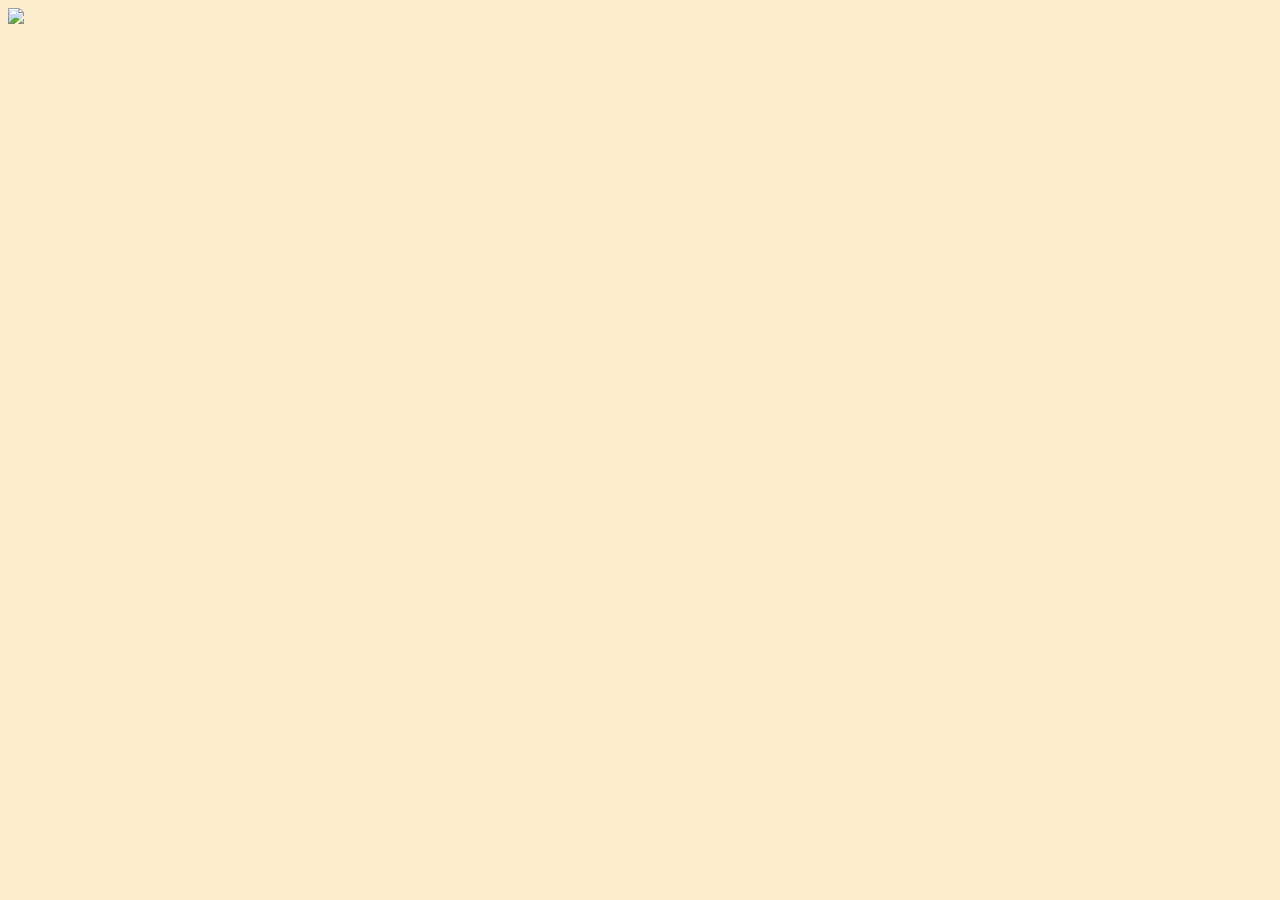
==== index.html @ be2bb251 "Create index.html" ====
<!doctype html>
<html lang="en">
  <head>
    <!-- Required meta tags -->
    <meta charset="utf-8">
    <meta name="viewport" content="width=device-width, initial-scale=1">

    <!-- Bootstrap CSS -->
    <link href="https://cdn.jsdelivr.net/npm/bootstrap@5.0.2/dist/css/bootstrap.min.css" rel="stylesheet" integrity="sha384-EVSTQN3/azprG1Anm3QDgpJLIm9Nao0Yz1ztcQTwFspd3yD65VohhpuuCOmLASjC" crossorigin="anonymous">

    <title>Art by Riley Kate</title>
  </head>
  <body style="background-color: #fcedcf">
    <img src="/images/logo-transparent-bg.png" class="img-fluid" />
    <script src="https://cdn.jsdelivr.net/npm/bootstrap@5.0.2/dist/js/bootstrap.bundle.min.js" integrity="sha384-MrcW6ZMFYlzcLA8Nl+NtUVF0sA7MsXsP1UyJoMp4YLEuNSfAP+JcXn/tWtIaxVXM" crossorigin="anonymous"></script>
  </body>
</html>
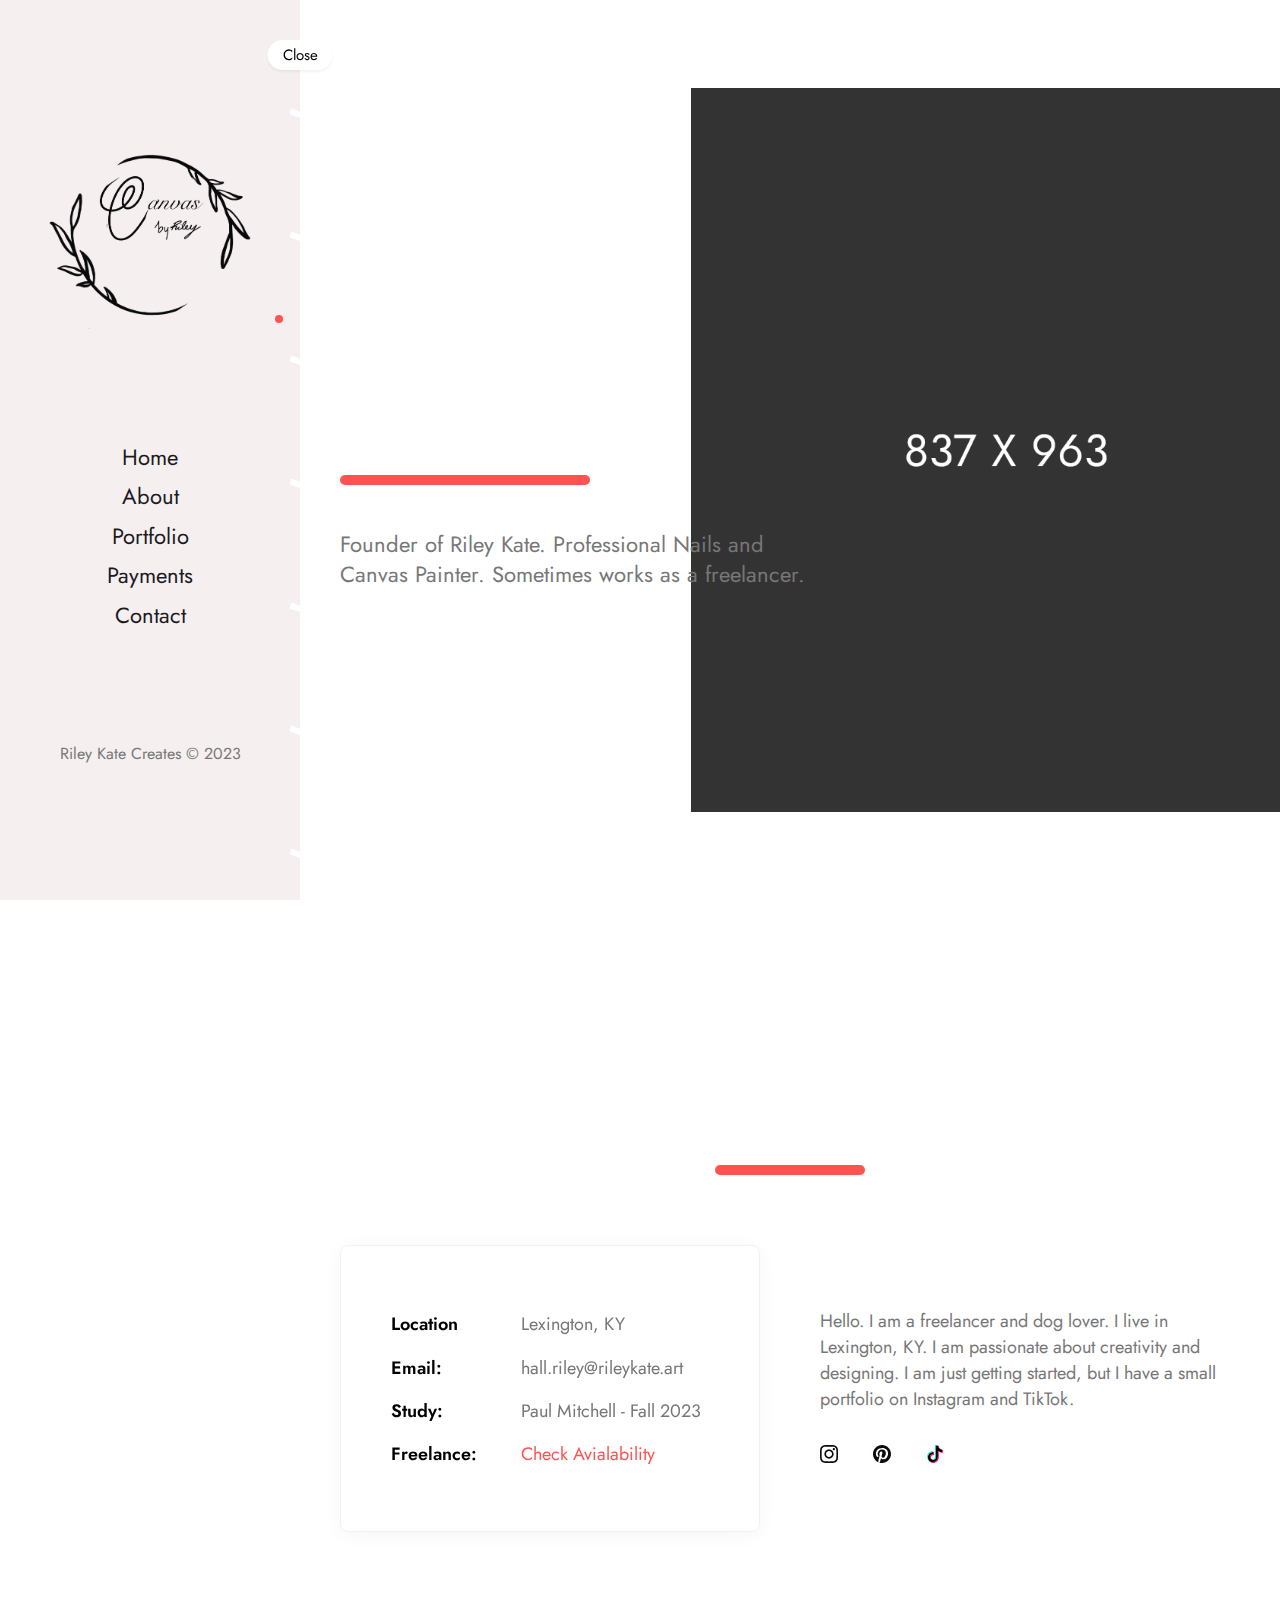
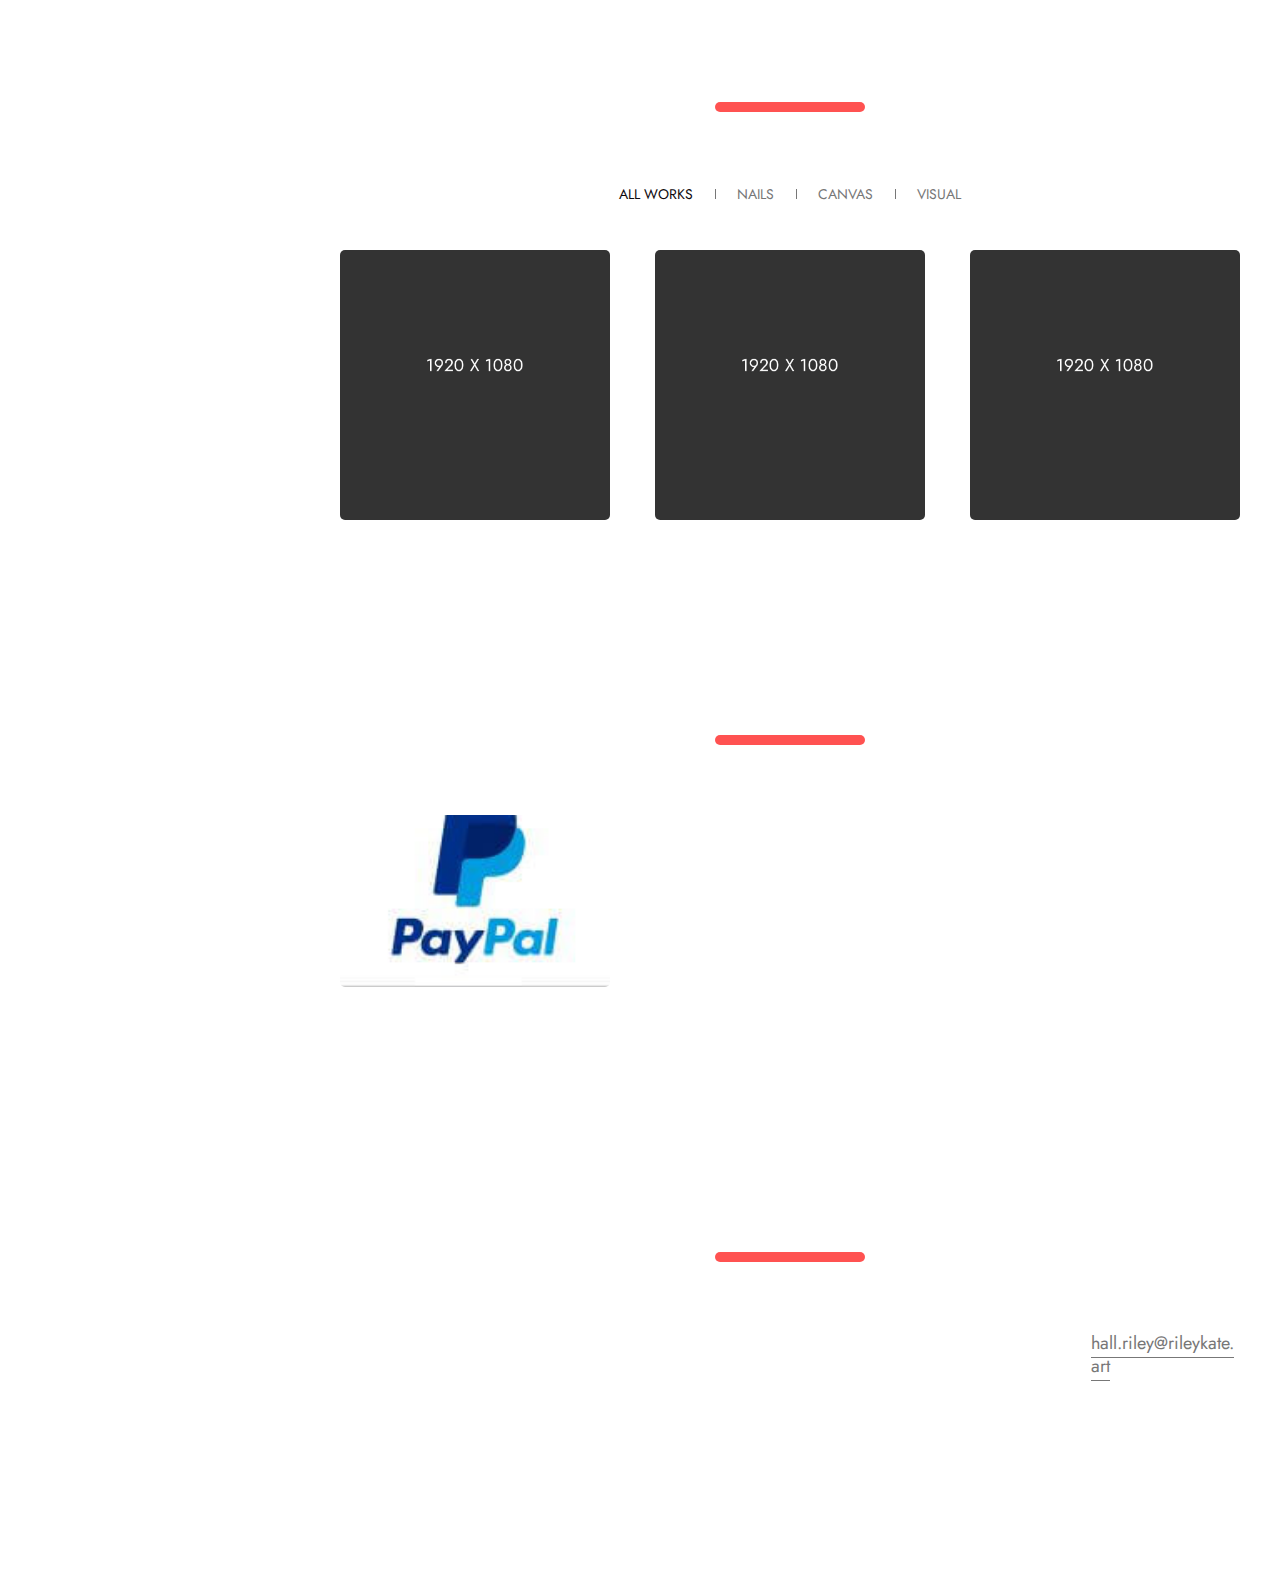
==== commit de8103ac: "really, adding firebase" ====
--- a/index.html
+++ b/index.html
@@ -1,17 +1,721 @@
-<!doctype html>
-<html lang="en">
-  <head>
-    <!-- Required meta tags -->
-    <meta charset="utf-8">
-    <meta name="viewport" content="width=device-width, initial-scale=1">
-
-    <!-- Bootstrap CSS -->
-    <link href="https://cdn.jsdelivr.net/npm/bootstrap@5.0.2/dist/css/bootstrap.min.css" rel="stylesheet" integrity="sha384-EVSTQN3/azprG1Anm3QDgpJLIm9Nao0Yz1ztcQTwFspd3yD65VohhpuuCOmLASjC" crossorigin="anonymous">
-
-    <title>Art by Riley Kate</title>
-  </head>
-  <body style="background-color: #fcedcf">
-    <img src="/images/logo-transparent-bg.png" class="img-fluid" />
-    <script src="https://cdn.jsdelivr.net/npm/bootstrap@5.0.2/dist/js/bootstrap.bundle.min.js" integrity="sha384-MrcW6ZMFYlzcLA8Nl+NtUVF0sA7MsXsP1UyJoMp4YLEuNSfAP+JcXn/tWtIaxVXM" crossorigin="anonymous"></script>
-  </body>
-</html>
+﻿<!DOCTYPE html>
+<!--[if lt IE 7 ]><html class="ie ie6" lang="en"> <![endif]-->
+<!--[if IE 7 ]><html class="ie ie7" lang="en"> <![endif]-->
+<!--[if IE 8 ]><html class="ie ie8" lang="en"> <![endif]-->
+<!--[if (gte IE 9)|!(IE)]><!--><html lang="en"> <!--<![endif]-->
+
+<head>
+
+<meta http-equiv="Content-Type" content="text/html; charset=utf-8" />
+
+<meta name="description" content="Persono">
+<meta name="author" content="Frenify">
+
+<meta name="viewport" content="width=device-width, initial-scale=1, maximum-scale=1">
+
+<title>Riley Kate | Creates</title>
+
+<!-- Google Fonts -->
+<link rel="preconnect" href="https://fonts.googleapis.com">
+<link rel="preconnect" href="https://fonts.gstatic.com" crossorigin>
+<link href="https://fonts.googleapis.com/css2?family=Jost:ital,wght@0,100;0,200;0,300;0,400;0,500;0,600;0,700;0,800;0,900;1,100;1,200;1,300;1,400;1,500;1,600;1,700;1,800;1,900&display=swap" rel="stylesheet">
+<!-- /Google Fonts -->
+
+<!-- Styles -->
+<link type="text/css" rel="stylesheet" href="css/base.css?ver=1" />
+<link type="text/css" rel="stylesheet" href="css/swiper.css?ver=1" />
+<link type="text/css" rel="stylesheet" href="css/style.css?ver=1" />
+<!--[if lt IE 9]> <script src="js/modernizr.custom.js"></script> <![endif]-->
+<!-- /Styles -->
+
+</head>
+
+<body>
+
+
+<!-- Wrapper -->
+<div class="persono_fn_wrapper">
+
+	<!-- MOBILE MENU -->
+	<div class="persono_fn_mobilemenu">
+
+
+		<!-- LOGO & HAMBURGER -->
+		<div class="logo_hamb">
+			<div class="in">
+				<div class="menu_logo">
+					<a href="index.html"><img src="img/logo-transparent-bg.png" alt="" /></a>
+				</div>
+				<div class="hamburger hamburger--collapse-r">
+					<div class="hamburger-box">
+						<div class="hamburger-inner"></div>
+					</div>
+				</div>
+			</div>
+		</div>
+		<!-- /LOGO & HAMBURGER -->
+
+		<!-- MOBILE DROPDOWN MENU -->
+		<div class="mobilemenu">
+			<ul>
+				<li><a href="index.html">Home</a></li>
+				<li><a href="#about">About</a></li>
+				<li><a href="#portfolio">Portfolio</a></li>
+				<li><a href="#payments">Payments</a></li>
+				<li><a href="#contact">Contact</a></li>
+			</ul>
+		</div>
+		<!-- /MOBILE DROPDOWN MENU -->
+
+	</div>
+	<!-- /MOBILE MENU -->
+	
+	
+	<!-- Popup -->
+	<div class="persono_popup">
+		
+		<!-- was used for animation background -->
+		<div class="extra_img"></div>
+		
+		<!-- was used to disable any other area (avoid other clicks on items) on animation start -->
+		<div class="stopper"></div>
+		
+		<!-- Popup: Closer -->
+		<div class="fn__closer"></div>
+		<!-- /Popup: Closer -->
+		
+		<!-- Popup: Content -->
+		<div class="container">
+			<div class="content">
+			
+				<div class="popup_in">
+					<!-- Content comes from JS -->
+				</div>
+				
+				<div class="popup_nav">
+					<div class="prev_post post_nav">
+						<input type="hidden" />
+						<span>Prev</span>
+						<a href="#"></a>
+					</div>
+					<div class="go_home" title="Home">
+						<a href="index.html"></a>
+						<ul>
+							<li></li><li></li><li></li><li></li>
+							<li></li><li></li><li></li><li></li>
+							<li></li><li></li><li></li><li></li>
+							<li></li><li></li><li></li><li></li>
+						</ul>
+					</div>
+					<div class="next_post post_nav">
+						<input type="hidden" />
+						<span>Next</span>
+						<a href="#"></a>
+					</div>
+				</div>
+				
+			</div>
+		</div>
+		<!-- Popup: Content -->
+		
+	</div>
+	<!-- /Popup -->
+
+	<!-- Sidebar -->
+	<div class="persono_fn_sidebar" data-max="500" data-min="250"> <!-- you can set up minimum and maximum width for sidebar-->
+		
+		<!-- Sidebar: Close Button -->
+		<span class="nav__button">
+			<span class="nav_trigger" data-open="Open" data-close="Close">Close</span>
+			<span class="width_indicator"></span>
+		</span>
+		<!-- /Sidebar: Close Button -->
+		
+		<!-- Sidebar: decoration -->
+		<div class="shifter_wrapper">
+			<div class="shifter">
+				<ul>
+					<li><span></span></li>
+					<li><span></span></li>
+					<li><span></span></li>
+					<li><span></span></li>
+					<li><span></span></li>
+					<li><span></span></li>
+					<li><span></span></li>
+					<li><span></span></li>
+					<li><span></span></li>
+					<li><span></span></li>
+					<li><span></span></li>
+					<li><span></span></li>
+					<li><span></span></li>
+					<li><span></span></li>
+					<li><span></span></li>
+					<li><span></span></li>
+					<li><span></span></li>
+				</ul>
+			</div>
+		</div>
+		<!-- /Sidebar: decoration -->
+		
+		
+		<!-- Sidebar: content -->
+		<div class="sidebar_in">
+			<div class="logo">
+				<a href="index.html">
+					<img src="img/logo-transparent-bg.png" alt="" />
+					<span></span>
+				</a>
+			</div>
+			<div class="navigation">
+				<ul>
+					<li><a href="index.html">Home</a></li>
+					<li><a href="#about">About</a></li>
+					<li><a href="#portfolio">Portfolio</a></li>
+					<li><a href="#payments">Payments</a></li>
+					<li><a href="#contact">Contact</a></li>
+				</ul>
+			</div>
+			<div class="copyright">
+				<p>Riley Kate Creates © 2023</p>
+			</div>
+		</div>
+		<!-- Sidebar: content -->
+			
+	</div>
+	<!-- Sidebar -->
+	
+	<!-- Page Content -->
+	<div class="persono_fn_content">
+		<div class="persono_fn_page">
+			
+				<!--Section Home-->
+			<section id="home">
+				<div class="container">
+
+					<div class="section_home">
+						<!-- Home: left part -->
+						<div class="home_left">
+							<div class="title_holder">
+								<h2>
+									<span class="animated_text">
+										<span class="text">Nails, Canvas</span>
+										<span class="line"></span>
+									</span>
+								</h2>
+							</div>
+							<div class="home_left_stick">
+								<span></span>
+							</div>
+							<div class="subtitle">
+								<p>Founder of <a href="/about.html" target="_blank">Riley Kate</a>. Professional Nails and Canvas Painter. Sometimes works as a freelancer.</p>
+							</div>
+						</div>
+						<!-- /Home: left part -->
+
+
+						<!-- Home: Right Part -->
+						<div class="home_right">
+							<img src="img/home.png" alt="" />
+						</div>
+						<!-- /Home: Right Part -->
+					</div>
+
+				</div>
+			</section>
+			<!--/Section Home-->
+
+			<!--Section About-->
+			<section id="about">
+				<div class="container">
+
+					<div class="section_about">
+						<!-- Title Holder -->
+						<div class="persono_fn_title">
+							<div class="title_fixer">
+								<h2>
+									<span class="animated_text">
+										<span class="text">I’m Riley Kate. Art Lover and maker</span>
+										<span class="line"></span>
+									</span>
+								</h2>
+							</div>
+						</div>
+						<!-- Title Holder -->
+
+						<!-- About: Content -->
+						<div class="about_content">
+
+							<!-- About: Left Part -->
+							<div class="about_left" id="scene">
+								<div class="left_in layer" data-depth="0.1">
+									<ul class="about_us">
+									
+										<li>
+											<h5>
+												<span class="about_title">Location</span>
+												<span>Lexington, KY</span>
+											</h5>
+										</li>
+										<li>
+											<h5>
+												<span class="about_title">Email:</span>
+												<span><a href="mailto:hall.riley@rileykate.art">hall.riley@rileykate.art</a></span>
+											</h5>
+										</li>
+										<li>
+											<h5>
+												<span class="about_title">Study:</span>
+												<span>Paul Mitchell - Fall 2023</span>
+											</h5>
+										</li>
+										<li>
+											<h5>
+												<span class="about_title">Freelance:</span>
+												<span class="special"><a href="#">Check Avialability</a></span>
+											</h5>
+										</li>
+									</ul>
+								</div>
+								<div class="about_mover layer" data-depth="0.2"></div>
+							</div>
+							<!-- /About: Left Part -->
+
+
+							<!-- About: Right Part -->
+							<div class="about_right">
+								<div class="about_me">
+									<p>Hello. I am a freelancer and dog lover. I live in Lexington, KY. I am passionate about creativity and designing.  I am just getting started, but I have a small portfolio on Instagram and TikTok.</p>
+				
+								</div>
+								<div class="learn_more">
+									<ul>	
+										<li>
+											<a href="https://www.instagram.com" target="_blank">
+												<span><img class="persono_fn_svg" src="svg/instagram.svg" alt="" /></span>
+											</a>
+										</li>
+										<li>
+											<a href="https://www.pinterest.com/" target="_blank">
+												<span><img class="persono_fn_svg" src="svg/pinterest.svg" alt="" /></span>
+											</a>
+										</li>
+										<li>
+											<a href="https://www.tiktok.com/" target="_blank">
+												<span><img class="persono_fn_svg" src="svg/tiktok.svg" alt="" /></span>
+											</a>
+										</li>
+									</ul>
+								</div>
+							</div>
+							<!-- About: Right Part -->
+
+						</div>
+						<!-- /About: Content -->
+
+					</div>
+
+				</div>
+			</section>
+			<!--/Section About-->
+
+			<!--Section Portfolio-->
+			<section id="portfolio">
+				<div class="container">
+
+					<div class="section_portfolio">
+						<!-- Title Holder -->
+						<div class="persono_fn_title">
+							<div class="title_fixer">
+								<h2>
+									<span class="animated_text">
+										<span class="text">Featured Works</span>
+										<span class="line"></span>
+									</span>
+								</h2>
+							</div>
+						</div>
+						<!-- /Title Holder -->
+
+
+						<div class="portfolio_footer">
+							<div class="portfolio_filter">
+								<ul>
+									<li><a href="#" class="current" data-filter="*">All Works</a></li>
+									<!-- <li><a href="#" data-filter=".filter__brands">Brands</a></li> -->
+									<li><a href="#" data-filter=".filter__nails">Nails</a></li>
+									<li><a href="#" data-filter=".filter__canvas">Canvas</a></li>
+									<li><a href="#" data-filter=".filter__visual">Visual</a></li>
+								</ul>
+							</div>
+							<div class="portfolio_list">
+								<ul class="list">
+									<!-- <li class="list_item filter__brands filter__typography">
+										<div class="item">
+											<input class="index" type="hidden" value="1" />
+											<div class="gallery_img" data-image="img/portfolio/1.jpg"></div>
+											<img src="img/thumb/1-1.jpg" alt="" />
+											<div class="gallery_text">
+												<span class="gallery_title">Brands, Typography</span>
+												<span class="fn__title">Darkest Moons</span>
+											</div>
+
+											<div class="hidden_info">
+												<div class="top_part">
+													<img src="img/portfolio/1.jpg" alt="" />
+												</div>
+												<div class="title_holder">
+													<h4 class="subtitle">Project Info</h4>
+													<h3 class="title">Darkest Moons</h3>
+													<p class="desc">It’s about time for a live page builder, with no limits of design. A page builder that delivers high-end page designs and advanced capabilities, never before seen on WordPress. These floods develop as a result of rainfall events that are at or near the yearly maximum. The floodwaters have flowed both into the historic courthouse (photos were provided) and the adjoining annex, bordering the parking lot to the east of the courthouse. The floods originate in the vicinity of the parking lot and flow south and west into the courthouse complex, exiting onto the downhill streets adjacent to the courthouse (photos were provided).</p>
+												</div>
+												<div class="info_list">
+													<ul>
+														<li>
+															<span class="label">Client</span>
+															<span class="value">Albert Walker</span>
+														</li>
+														<li>
+															<span class="label">Date</span>
+															<span class="value">April 20, 2021</span>
+														</li>
+														<li>
+															<span class="label">Website</span>
+															<span class="value"><a href="https://creativefolk.com/" target="_blank">creativefolk.com</a></span>
+														</li>
+														<li>
+															<span class="label">Category</span>
+															<span class="value">Brands, Illustrator</span>
+														</li>
+													</ul>
+												</div>
+												<div class="img_list">
+													<ul>
+														<li>
+															<div class="img_item">
+																<img src="img/thumb/2-1.jpg" alt="" />
+																<div class="abs_img" data-image="img/portfolio/2.jpg"></div>
+															</div>
+														</li>
+														<li>
+															<div class="img_item">
+																<img src="img/thumb/59-44.jpg" alt="" />
+																<div class="abs_img" data-image="img/portfolio/3.jpg"></div>
+															</div>
+														</li>
+														<li>
+															<div class="img_item">
+																<img src="img/thumb/59-44.jpg" alt="" />
+																<div class="abs_img" data-image="img/portfolio/4.jpg"></div>
+															</div>
+														</li>
+													</ul>
+												</div>
+											</div>
+										</div>
+									</li> -->
+									<li class="list_item filter__nails">
+										<div class="item">
+											<input class="index" type="hidden" value="2" />
+											<div class="gallery_img" data-image="img/portfolio/2.jpg"></div>
+											<img src="img/thumb/1-1.jpg" alt="" />
+											<div class="gallery_text">
+												<span class="gallery_title">Nails</span>
+												<span class="fn__title">The Vacant River</span>
+											</div>
+											<div class="hidden_info">
+												<div class="top_part">
+													<img src="img/portfolio/2.jpg" alt="" />
+												</div>
+												<div class="title_holder">
+													<h4 class="subtitle">Project Info</h4>
+													<h3 class="title">The Vacant River</h3>
+													<p class="desc">It’s about time for a live page builder, with no limits of design. A page builder that delivers high-end page designs and advanced capabilities, never before seen on WordPress. These floods develop as a result of rainfall events that are at or near the yearly maximum. The floodwaters have flowed both into the historic courthouse (photos were provided) and the adjoining annex, bordering the parking lot to the east of the courthouse. The floods originate in the vicinity of the parking lot and flow south and west into the courthouse complex, exiting onto the downhill streets adjacent to the courthouse (photos were provided).</p>
+												</div>
+												<div class="info_list">
+													<ul>
+														<li>
+															<span class="label">Client</span>
+															<span class="value">Albert Walker</span>
+														</li>
+														<li>
+															<span class="label">Date</span>
+															<span class="value">April 20, 2021</span>
+														</li>
+														<li>
+															<span class="label">Website</span>
+															<span class="value"><a href="https://creativefolk.com/" target="_blank">creativefolk.com</a></span>
+														</li>
+														<li>
+															<span class="label">Category</span>
+															<span class="value">Brands, Illustrator</span>
+														</li>
+													</ul>
+												</div>
+												<div class="img_list">
+													<ul>
+														<li>
+															<div class="img_item">
+																<img src="img/thumb/2-1.jpg" alt="" />
+																<div class="abs_img" data-image="img/portfolio/3.jpg"></div>
+															</div>
+														</li>
+														<li>
+															<div class="img_item">
+																<img src="img/thumb/59-44.jpg" alt="" />
+																<div class="abs_img" data-image="img/portfolio/4.jpg"></div>
+															</div>
+														</li>
+														<li>
+															<div class="img_item">
+																<img src="img/thumb/59-44.jpg" alt="" />
+																<div class="abs_img" data-image="img/portfolio/5.jpg"></div>
+															</div>
+														</li>
+													</ul>
+												</div>
+											</div>
+										</div>
+									</li>
+									<li class="list_item filter__visual">
+										<div class="item">
+											<input class="index" type="hidden" value="3" />
+											<div class="gallery_img" data-image="img/portfolio/3.jpg"></div>
+											<img src="img/thumb/1-1.jpg" alt="" />
+											<div class="gallery_text">
+												<span class="gallery_title">Visual</span>
+												<span class="fn__title">Fire of Soul</span>
+											</div>
+											<div class="hidden_info">
+												<div class="top_part">
+													<img src="img/portfolio/3.jpg" alt="" />
+												</div>
+												<div class="title_holder">
+													<h4 class="subtitle">Project Info</h4>
+													<h3 class="title">Fire of Soul</h3>
+													<p class="desc">It’s about time for a live page builder, with no limits of design. A page builder that delivers high-end page designs and advanced capabilities, never before seen on WordPress. These floods develop as a result of rainfall events that are at or near the yearly maximum. The floodwaters have flowed both into the historic courthouse (photos were provided) and the adjoining annex, bordering the parking lot to the east of the courthouse. The floods originate in the vicinity of the parking lot and flow south and west into the courthouse complex, exiting onto the downhill streets adjacent to the courthouse (photos were provided).</p>
+												</div>
+												<div class="info_list">
+													<ul>
+														<li>
+															<span class="label">Client</span>
+															<span class="value">Albert Walker</span>
+														</li>
+														<li>
+															<span class="label">Date</span>
+															<span class="value">April 20, 2021</span>
+														</li>
+														<li>
+															<span class="label">Website</span>
+															<span class="value"><a href="https://creativefolk.com/" target="_blank">creativefolk.com</a></span>
+														</li>
+														<li>
+															<span class="label">Category</span>
+															<span class="value">Brands, Illustrator</span>
+														</li>
+													</ul>
+												</div>
+												<div class="img_list">
+													<ul>
+														<li>
+															<div class="img_item">
+																<img src="img/thumb/2-1.jpg" alt="" />
+																<div class="abs_img" data-image="img/portfolio/4.jpg"></div>
+															</div>
+														</li>
+														<li>
+															<div class="img_item">
+																<img src="img/thumb/59-44.jpg" alt="" />
+																<div class="abs_img" data-image="img/portfolio/5.jpg"></div>
+															</div>
+														</li>
+														<li>
+															<div class="img_item">
+																<img src="img/thumb/59-44.jpg" alt="" />
+																<div class="abs_img" data-image="img/portfolio/6.jpg"></div>
+															</div>
+														</li>
+													</ul>
+												</div>
+											</div>
+										</div>
+									</li>
+									<li class="list_item filter__canvas">
+										<div class="item">
+											<input class="index" type="hidden" value="4" />
+											<div class="gallery_img" data-image="img/portfolio/4.jpg"></div>
+											<img src="img/thumb/1-1.jpg" alt="" />
+											<div class="gallery_text">
+												<span class="gallery_title">Canvas</span>
+												<span class="fn__title">The Hunter's Tower</span>
+											</div>
+											<div class="hidden_info">
+												<div class="top_part">
+													<img src="img/portfolio/4.jpg" alt="" />
+												</div>
+												<div class="title_holder">
+													<h4 class="subtitle">Project Info</h4>
+													<h3 class="title">The Hunter's Tower</h3>
+													<p class="desc">It’s about time for a live page builder, with no limits of design. A page builder that delivers high-end page designs and advanced capabilities, never before seen on WordPress. These floods develop as a result of rainfall events that are at or near the yearly maximum. The floodwaters have flowed both into the historic courthouse (photos were provided) and the adjoining annex, bordering the parking lot to the east of the courthouse. The floods originate in the vicinity of the parking lot and flow south and west into the courthouse complex, exiting onto the downhill streets adjacent to the courthouse (photos were provided).</p>
+												</div>
+												<div class="info_list">
+													<ul>
+														<li>
+															<span class="label">Client</span>
+															<span class="value">Albert Walker</span>
+														</li>
+														<li>
+															<span class="label">Date</span>
+															<span class="value">April 20, 2021</span>
+														</li>
+														<li>
+															<span class="label">Website</span>
+															<span class="value"><a href="https://creativefolk.com/" target="_blank">creativefolk.com</a></span>
+														</li>
+														<li>
+															<span class="label">Category</span>
+															<span class="value">Brands, Illustrator</span>
+														</li>
+													</ul>
+												</div>
+												<div class="img_list">
+													<ul>
+														<li>
+															<div class="img_item">
+																<img src="img/thumb/2-1.jpg" alt="" />
+																<div class="abs_img" data-image="img/portfolio/5.jpg"></div>
+															</div>
+														</li>
+														<li>
+															<div class="img_item">
+																<img src="img/thumb/59-44.jpg" alt="" />
+																<div class="abs_img" data-image="img/portfolio/6.jpg"></div>
+															</div>
+														</li>
+														<li>
+															<div class="img_item">
+																<img src="img/thumb/59-44.jpg" alt="" />
+																<div class="abs_img" data-image="img/portfolio/1.jpg"></div>
+															</div>
+														</li>
+													</ul>
+												</div>
+											</div>
+										</div>
+									</li>
+								</ul>
+							</div>
+						</div>
+					</div>
+
+				</div>
+			</section>
+			<!--/Section Portfolio-->
+
+			<!--/Pay Me-->
+			<section id="payments">
+				<div class="container">
+
+					<div class="section_payments">
+						<div class="persono_fn_title">
+							<div class="title_fixer">
+								<h2>
+									<span class="animated_text">
+										<span class="text">Payments and Tips</span>
+										<span class="line"></span>
+									</span>
+								</h2>
+							</div>
+						</div>
+						<div class="payment_footer">
+							<div class="payment_list">
+								<ul class="list">
+								
+									<li class="list_item">
+										<div class="item">
+											<a href="https://www.paypal.com/paypalme/rkhall2020" target="_blank">
+												<div class="gallery_img" data-image="img/paypal-payments.jpg"></div>
+												<img src="img/paypal-payments.jpg" alt="" />
+												<div class="gallery_text">
+													<span class="gallery_title">Payment</span>
+													<span class="fn__title">PayPal</span>
+												</div>
+											</a>
+										</div>
+									</li>
+									<li class="list_item">
+										<div class="item">
+											<a href="https://account.venmo.com/u/canvasbyriley" target="_blank">
+												<div class="gallery_img" data-image="img/paypal-payments.jpg"></div>
+												<img src="img/venmo-payments.jpg" alt="" />
+												<div class="gallery_text">
+													<span class="gallery_title">Payment</span>
+													<span class="fn__title">Venmo</span>
+												</div>
+											</a>
+										</div>
+									</li>
+									<li class="list_item">
+										<div class="item">
+											<div class="gallery_img" data-image="img/paypal-payments.jpg"></div>
+											<img src="img/zelle-payments.jpg" alt="" />
+											<div class="gallery_text">
+												<span class="gallery_title">Payment</span>
+												<span class="fn__title">Zelle (coming soon)</span>
+											</div>
+										</div>
+									</li>
+								</ul>
+							</div>
+						</div>
+					</div>
+				</div>
+			</section>
+			<!--/Section Contact-->
+			<section id="contact">
+				<div class="container">
+
+					<div class="section_contact">
+						<div class="persono_fn_title">
+							<div class="title_fixer">
+								<h2>
+									<span class="animated_text">
+										<span class="text">Get In Touch</span>
+										<span class="line"></span>
+									</span>
+								</h2>
+							</div>
+						</div>
+						<div class="contact_footer">
+							<div class="contact_footer_form">
+								
+							</div>
+							<div class="contact_footer_address">
+								<div class="address_footer">
+									<a href="mailto:hall.riley@rileykate.art">hall.riley@rileykate.art</a>
+								</div>
+							</div>
+						</div>
+					</div>
+
+				</div>
+			</section>
+			<!--/Section Contact -->
+
+		</div>
+	</div>
+	<!-- /Page Content -->
+	
+</div>
+<!-- /Wrapper -->
+
+
+
+<!-- Scripts -->
+<script src="js/jquery.js?ver=1"></script>
+<!--[if lt IE 10]> <script src="js/ie8.js"></script> <![endif]-->
+<script src="js/plugins.js?ver=1"></script>
+<script src="js/init.js?ver=1"></script>
+<!-- /Scripts -->
+
+</body>
+</html>--- a/css/base.css
+++ b/css/base.css
@@ -0,0 +1,255 @@
+/*
+This file is made by Frenify
+This css file includes all base styles and template's main color (in this tempalte main color is pink(#f00a77)). 
+Template's main color styles located at the bottom of this file.
+*/
+html,body,div,span,applet,object,iframe,h1,h2,h3,h4,h5,h6,p,blockquote,pre,a,abbr,acronym,address,big,cite,code,del,dfn,em,font,ins,kbd,q,s,samp,small,strike,strong,sub,sup,tt,var,b,u,i,center,dl,dt,dd,ol,ul,li,fieldset,form,label,legend,table,caption,tbody,tfoot,thead,tr,th,td
+	{
+	background: transparent;
+	border: 0;
+	margin: 0;
+	padding: 0;
+	vertical-align: baseline;
+	outline: none;
+}
+
+article, aside, details, figcaption, figure, footer, header, hgroup, nav, section {
+    display: block;
+}
+
+blockquote {
+	quotes: none;
+}
+
+blockquote:before,blockquote:after {
+	content: '';
+	content: none;
+}
+ul, ol{
+	margin:30px;	
+}
+ul li, ol li{
+	margin-bottom:5px;
+}
+img{
+	vertical-align:middle;
+	max-width:100%;
+}
+iframe{
+	max-width:100%;
+}
+del {
+	text-decoration: line-through;
+}
+a, i{
+	-webkit-transition: all .3s ease;
+	   -moz-transition: all .3s ease;
+	    -ms-transition: all .3s ease;
+	     -o-transition: all .3s ease;
+	        transition: all .3s ease;
+	border:none;
+}
+a:hover{text-decoration:none;}
+
+h1, h2, h3, h4, h5, h6{
+	font-weight:700;
+	color:#333;
+	margin-bottom:20px;
+}
+h1 { font-size: 45px; }
+h2 { font-size: 36px; }
+h3 { font-size: 30px; }
+h4 { font-size: 24px; }
+h5 { font-size: 20px; }
+h6 { font-size: 16px; }
+
+table{
+	width:100%;
+	max-width:100%;
+	text-align:left;
+	border-collapse: collapse;
+	border-spacing: 0px;
+	margin-bottom:15px;
+	color:#999;
+	border:1px solid #eee;
+}
+table tr{
+	border:1px solid #eee;
+}
+table th{
+	vertical-align:top;
+	color:#333;
+	background:none;
+	font-size:16px;
+	font-weight:normal;
+	padding:15px 10px;
+	border:1px solid #eee;
+}
+table td{
+	vertical-align:top;
+	padding:10px;
+	border:1px solid #eee;
+}
+
+code, pre {
+	padding: 10px;
+	padding-bottom: 0;
+	border-left: 3px solid #6FBF71;
+	border-bottom: 1px solid transparent;
+	background: #f7f7f7;
+	overflow-x:scroll;
+}
+
+pre{
+	display: block;	
+	word-break: break-all;
+	word-wrap: break-word;
+}
+pre code { white-space: pre-wrap; }
+
+p{
+	letter-spacing:1px;
+}
+
+
+.space10{width:100%; float:left; clear:both; margin-bottom:10px;}
+.space20{width:100%; float:left; clear:both; margin-bottom:20px;}
+.space30{width:100%; float:left; clear:both; margin-bottom:30px;}
+.space40{width:100%; float:left; clear:both; margin-bottom:40px;}
+.space50{width:100%; float:left; clear:both; margin-bottom:50px;}
+.space60{width:100%; float:left; clear:both; margin-bottom:60px;}
+.space70{width:100%; float:left; clear:both; margin-bottom:70px;}
+.space80{width:100%; float:left; clear:both; margin-bottom:80px;}
+.space90{width:100%; float:left; clear:both; margin-bottom:90px;}
+.space100{width:100%; float:left; clear:both; margin-bottom:100px;}
+.space200{width:100%; float:left; clear:both; margin-bottom:200px;}
+.space300{width:100%; float:left; clear:both; margin-bottom:300px;}
+.space400{width:100%; float:left; clear:both; margin-bottom:400px;}
+.space500{width:100%; float:left; clear:both; margin-bottom:500px;}
+.space1000{width:100%; float:left; clear:both; margin-bottom:1000px;}
+
+
+/*------------------------------------------------------------------*/ 
+/*	x) FORM ELEMENTS
+/*------------------------------------------------------------------*/
+textarea{
+	border-radius:0;
+	font-size:13px;
+	color:#333;
+	resize:vertical;
+	font-family:'Raleway', Arial, Helvetica, sans-serif;
+	
+	-webkit-box-sizing: border-box; /* Safari/Chrome, other WebKit */
+	-moz-box-sizing: border-box;    /* Firefox, other Gecko */
+	-ms-box-sizing: border-box;     /* IE 10 + */
+	box-sizing: border-box;         /* Opera/IE 8+ */
+	
+	line-height:1.4;
+	padding:10px!important;
+	width:100%;
+	border:1px solid #eee;
+	
+	-webkit-transition: all .3s ease;
+	   -moz-transition: all .3s ease;
+	    -ms-transition: all .3s ease;
+	     -o-transition: all .3s ease;
+	        transition: all .3s ease;
+}
+input[type="text"],
+input[type="password"],
+input[type="datetime"],
+input[type="datetime-local"],
+input[type="date"],
+input[type="month"],
+input[type="time"],
+input[type="week"],
+input[type="number"],
+input[type="email"],
+input[type="url"],
+input[type="search"],
+input[type="tel"],
+input[type="color"],
+.uneditable-input {
+	border-radius:0;
+	font-size:13px;
+	min-width:220px;
+	color:#333;
+	letter-spacing:0.5px;
+	
+	-webkit-box-sizing: border-box; /* Safari/Chrome, other WebKit */
+	-moz-box-sizing: border-box;    /* Firefox, other Gecko */
+	-ms-box-sizing: border-box;     /* IE 10 + */
+	box-sizing: border-box;         /* Opera/IE 8+ */
+	
+	font-family:'Raleway', Arial, Helvetica, sans-serif;
+	
+	line-height:1.6;
+	padding:10px!important;
+	height:44px;
+	vertical-align:middle;
+	border:1px solid #eee;
+	
+	-webkit-transition: all .3s ease;
+	   -moz-transition: all .3s ease;
+	    -ms-transition: all .3s ease;
+	     -o-transition: all .3s ease;
+	        transition: all .3s ease;
+	
+}
+
+textarea:focus,
+input[type="text"]:focus,
+input[type="password"]:focus,
+input[type="datetime"]:focus,
+input[type="datetime-local"]:focus,
+input[type="date"]:focus,
+input[type="month"]:focus,
+input[type="time"]:focus,
+input[type="week"]:focus,
+input[type="number"]:focus,
+input[type="email"]:focus,
+input[type="url"]:focus,
+input[type="search"]:focus,
+input[type="tel"]:focus,
+input[type="color"]:focus,
+.uneditable-input:focus {
+	border-color:#ccc;
+	background:#eee;
+}
+
+
+input[type="submit"]{
+	padding: 13px 15px;
+	height: 40px;
+	line-height: 1;
+	text-transform: uppercase;
+	font-size: 13px;
+	font-weight: 600;
+	text-decoration: none;
+	letter-spacing: 0.5px;
+	border:none;
+	cursor:pointer;
+	color: #FFF;
+	background:#777;
+	
+	-webkit-transition: all .3s ease;
+	   -moz-transition: all .3s ease;
+	    -ms-transition: all .3s ease;
+	     -o-transition: all .3s ease;
+	        transition: all .3s ease;
+}
+input[type="submit"]:hover{
+	background:#444;
+}
+select{
+	padding:8px;
+	border:2px solid #eee;
+}
+input[type="button"]{
+	cursor:pointer;
+	-webkit-transition: all .3s ease;
+	   -moz-transition: all .3s ease;
+	    -ms-transition: all .3s ease;
+	     -o-transition: all .3s ease;
+	        transition: all .3s ease;
+}--- a/css/style.css
+++ b/css/style.css
@@ -0,0 +1,2406 @@
+@charset "utf-8";
+/*
+/*	Copyright (c) 2021 Frenify
+/*	Author: Frenify
+/*	This file is made for CURRENT TEMPLATE
+/*
+
+
+	List of CSS codes:
+	
+	01) Base
+	02) Mobile Menu
+	03) Sidebar
+	04) Main Title
+	05) HOME Section
+	06) ABOUT Section
+	07) SERVICES Section
+	08) RESUME Section
+	09) POPUP
+	10) PORTFOLIO Section
+	11) BLOG Section
+	12) CONTACT Section
+	13) NEW SLIDER: main slider
+	14) RESPONSIVE MEDIA QUERIES
+
+/*------------------------------------------------------------------*/
+/*	01) Base
+/*------------------------------------------------------------------*/
+html {
+	overflow-x: hidden;
+	padding: 0px;
+	margin: 0px
+}
+body{
+	overflow-x: hidden;
+	font-family: 'Jost', Arial, Helvetica, sans-serif;
+	font-size: 18px;
+	line-height: 1.3;
+	letter-spacing: 0;
+	font-weight: 400;
+	color: #777;
+	word-break: break-word;
+}
+p{
+	letter-spacing: 0;
+}
+section,
+[class^="persono_fn_"]{
+	width: 100%;
+	float: left;
+	clear: both;
+}
+.persono_fn_wrapper,
+.persono_fn_wrapper *{
+	box-sizing: border-box;
+}
+.persono_fn_svg{
+	fill: currentcolor;
+	width: 18px;
+	height: 18px;
+	float: none;
+	clear: none;
+}
+h1,h2,h3,h4,h5,h6{
+	color: #0e090d;
+}
+.persono_fn_content{
+	width: 100%;
+	position: relative;
+	z-index: 10;
+	padding-left: 400px;
+	transition: padding .5s ease;
+}
+.container{
+	max-width: 1280px;
+	padding: 0px 40px;
+	margin: 0px auto;
+}
+/*------------------------------------------------------------------*/
+/*	02) Mobile Menu
+/*------------------------------------------------------------------*/
+.persono_fn_mobilemenu{
+	width: 100%;
+	float: left;
+	clear: both;
+	display: none;
+	position: relative;
+	z-index: 33;
+}
+.persono_fn_mobilemenu .hamburger{
+	opacity: 1;
+}
+.persono_fn_mobilemenu ul{
+	list-style-type: none;
+	margin: 0px;
+}
+.persono_fn_mobilemenu .logo_hamb{
+	width: 100%;
+	float: left;
+	clear: both;
+	padding: 20px;
+	background-color: #000;
+	
+	box-sizing: border-box;
+}
+.persono_fn_mobilemenu .logo_hamb .in{
+	width: 100%;
+	display: -webkit-flex;
+	display: -moz-flex;
+	display: -ms-flex;
+	display: -o-flex;
+	display: flex;
+	-ms-align-items: center;
+	align-items: center;
+	justify-content: space-between;
+}
+.persono_fn_mobilemenu .menu_logo a{
+	text-decoration: none;
+	display: block;
+	cursor: pointer;
+}
+.persono_fn_mobilemenu .menu_logo img{
+	max-width: 250px;
+	max-height: 40px;
+}
+.persono_fn_mobilemenu .mobilemenu{
+	width: 100%;
+	float: left;
+	clear: both;
+	padding: 40px 20px 30px 20px;
+	background-color: #ff5251;
+	display: none;
+	overflow: hidden;
+	position: absolute;
+	top: 100%;
+	left: 0;
+	right: 0;
+}
+.persono_fn_mobilemenu ul a{
+	text-decoration: none;
+	color: #fff;
+	font-size: 18px;
+	line-height: 27px;
+	text-transform: uppercase;
+	display: block;
+	position: relative;
+}
+.persono_fn_mobilemenu ul ul a{
+	text-transform: none;
+}
+.persono_fn_mobilemenu ul li{
+	margin: 0px;
+	position: relative;
+	margin-bottom: 10px;
+}
+.persono_fn_mobilemenu .menu_logo{
+	margin-right: 20px;
+}
+.hamburger {
+	padding: 15px 15px;
+	display: inline-block;
+	cursor: pointer;
+	transition-property: opacity, filter;
+	transition-duration: 0.15s;
+	transition-timing-function: linear;
+	font: inherit;
+	color: inherit;
+	text-transform: none;
+	background-color: transparent;
+	border: 0;
+	margin: 0;
+	overflow: visible;
+}
+.hamburger-box {
+	width: 30px;
+	height: 18px;
+	display: inline-block;
+	position: relative;
+}
+
+.hamburger-inner {
+	display: block;
+	top: 50%;
+	margin-top: -2px;
+}
+.hamburger-inner, .hamburger-inner::before, .hamburger-inner::after {
+    width: 30px;
+    height: 2px;
+    background-color: #000;
+    position: absolute;
+    transition-property: transform;
+    transition-duration: 0.15s;
+    transition-timing-function: ease;
+	
+	-webkit-border-radius: 4px;
+	   -moz-border-radius: 4px;
+	        border-radius: 4px;
+}
+.hamburger-inner::before,
+.hamburger-inner::after {
+    content: "";
+    display: block;
+}
+.hamburger-inner::before{
+    top: -8px;
+}
+.hamburger-inner::after{
+    bottom: -10px;
+}
+.hamburger--collapse-r .hamburger-inner {
+  top: auto;
+  bottom: 0;
+  transition-duration: 0.13s;
+  transition-delay: 0.13s;
+  transition-timing-function: cubic-bezier(0.55, 0.055, 0.675, 0.19);
+}
+.hamburger--collapse-r .hamburger-inner::after{
+    top: -16px;
+	
+	-webkit-transition: top 0.2s 0.2s cubic-bezier(0.33333, 0.66667, 0.66667, 1), opacity 0.1s linear;
+	   -moz-transition: top 0.2s 0.2s cubic-bezier(0.33333, 0.66667, 0.66667, 1), opacity 0.1s linear;
+	    -ms-transition: top 0.2s 0.2s cubic-bezier(0.33333, 0.66667, 0.66667, 1), opacity 0.1s linear;
+	     -o-transition: top 0.2s 0.2s cubic-bezier(0.33333, 0.66667, 0.66667, 1), opacity 0.1s linear;
+	        transition: top 0.2s 0.2s cubic-bezier(0.33333, 0.66667, 0.66667, 1), opacity 0.1s linear;
+}
+.hamburger--collapse-r .hamburger-inner::before{
+	-webkit-transition: top 0.12s 0.2s cubic-bezier(0.33333, 0.66667, 0.66667, 1), transform 0.13s cubic-bezier(0.55, 0.055, 0.675, 0.19);
+	   -moz-transition: top 0.12s 0.2s cubic-bezier(0.33333, 0.66667, 0.66667, 1), transform 0.13s cubic-bezier(0.55, 0.055, 0.675, 0.19);
+	    -ms-transition: top 0.12s 0.2s cubic-bezier(0.33333, 0.66667, 0.66667, 1), transform 0.13s cubic-bezier(0.55, 0.055, 0.675, 0.19);
+	     -o-transition: top 0.12s 0.2s cubic-bezier(0.33333, 0.66667, 0.66667, 1), transform 0.13s cubic-bezier(0.55, 0.055, 0.675, 0.19);
+	        transition: top 0.12s 0.2s cubic-bezier(0.33333, 0.66667, 0.66667, 1), transform 0.13s cubic-bezier(0.55, 0.055, 0.675, 0.19);
+}
+
+.hamburger--collapse-r.is-active .hamburger-inner{
+	-webkit-transform: translate3d(0, -10px, 0) rotate(45deg);
+	   -moz-transform: translate3d(0, -10px, 0) rotate(45deg);
+	    -ms-transform: translate3d(0, -10px, 0) rotate(45deg);
+	        transform: translate3d(0, -10px, 0) rotate(45deg);
+	
+	transition-delay: 0.22s;
+	transition-timing-function: cubic-bezier(0.215, 0.61, 0.355, 1);
+}
+.hamburger--collapse-r.is-active .hamburger-inner::after{
+    top: 0;
+    opacity: 0;
+	
+	-webkit-transition: top 0.2s cubic-bezier(0.33333, 0, 0.66667, 0.33333), opacity 0.1s 0.22s linear;
+	   -moz-transition: top 0.2s cubic-bezier(0.33333, 0, 0.66667, 0.33333), opacity 0.1s 0.22s linear;
+	    -ms-transition: top 0.2s cubic-bezier(0.33333, 0, 0.66667, 0.33333), opacity 0.1s 0.22s linear;
+	     -o-transition: top 0.2s cubic-bezier(0.33333, 0, 0.66667, 0.33333), opacity 0.1s 0.22s linear;
+	        transition: top 0.2s cubic-bezier(0.33333, 0, 0.66667, 0.33333), opacity 0.1s 0.22s linear;
+}
+.hamburger--collapse-r.is-active .hamburger-inner::before{
+    top: 0;
+	
+	-webkit-transform: rotate(90deg);
+	   -moz-transform: rotate(90deg);
+	    -ms-transform: rotate(90deg);
+	        transform: rotate(90deg);
+	
+	-webkit-transition: top 0.1s 0.16s cubic-bezier(0.33333, 0, 0.66667, 0.33333), transform 0.13s 0.25s cubic-bezier(0.215, 0.61, 0.355, 1);
+	   -moz-transition: top 0.1s 0.16s cubic-bezier(0.33333, 0, 0.66667, 0.33333), transform 0.13s 0.25s cubic-bezier(0.215, 0.61, 0.355, 1);
+	    -ms-transition: top 0.1s 0.16s cubic-bezier(0.33333, 0, 0.66667, 0.33333), transform 0.13s 0.25s cubic-bezier(0.215, 0.61, 0.355, 1);
+	     -o-transition: top 0.1s 0.16s cubic-bezier(0.33333, 0, 0.66667, 0.33333), transform 0.13s 0.25s cubic-bezier(0.215, 0.61, 0.355, 1);
+	        transition: top 0.1s 0.16s cubic-bezier(0.33333, 0, 0.66667, 0.33333), transform 0.13s 0.25s cubic-bezier(0.215, 0.61, 0.355, 1);
+}
+.hamburger{
+	padding: 0px;
+	height: 100%;
+	display: table-cell;
+	vertical-align: middle;
+}
+.hamburger-box{display: block;}
+.hamburger .hamburger-inner::before,
+.hamburger .hamburger-inner::after,
+.hamburger .hamburger-inner{
+	background-color: #fff;
+	width: 30px;
+	
+	-webkit-transition: all .3s ease;
+	   -moz-transition: all .3s ease;
+	    -ms-transition: all .3s ease;
+	     -o-transition: all .3s ease;
+	        transition: all .3s ease;
+}
+/*------------------------------------------------------------------*/
+/*	03) Sidebar
+/*------------------------------------------------------------------*/
+
+.persono_fn_sidebar{
+	width: 400px;
+	position: fixed;
+	top: 0;
+	left: 0;
+	bottom: 0;
+	z-index:  20;
+	background-color: #f6efef;
+	padding: 200px 20px;
+	padding: 15vh 20px;
+	transition: transform .5s ease;
+}
+.persono_fn_wrapper.sidebar-closed .persono_fn_sidebar{transform: translateX(-100%);}
+.persono_fn_wrapper.sidebar-closed .persono_fn_content{padding-left: 0 !important;}
+.persono_fn_wrapper.sidebar-closed .persono_fn_sidebar .nav__button{
+	transform: translateX(0);
+	border-top-left-radius: 0;
+	border-bottom-left-radius: 0;
+	box-shadow: 0px 2px 3px rgb(0 0 0 / 25%);
+}
+.persono_fn_sidebar .nav__button{
+    position: absolute;
+	min-width: 50px;
+	height: 30px;
+    left: 100%;
+    transform: translateX(-50%);
+    max-width: 100px;
+    color: #000;
+    font-weight: 400;
+    top: 40px;
+    display: block;
+    white-space: nowrap;
+    transition: all .5s ease;
+    background: #fff;
+    border-radius: 15px;
+    font-size: 15px;
+    line-height: 30px;
+    padding: 0 15px;
+	text-align: center;
+    box-shadow: 0px 2px 3px rgb(0 0 0 / 5%);
+	z-index: 33;
+	cursor: pointer;
+}
+.persono_fn_sidebar .nav__button .width_indicator{
+	opacity: 0;
+	position: absolute;
+	top: 0;
+	bottom: 0;
+	right: 0;
+	left: 0;
+	text-align: center;
+}
+.persono_fn_sidebar .nav__button.resize .nav_trigger{
+	opacity: 0;
+}
+.persono_fn_sidebar .nav__button.resize .width_indicator{
+	opacity: 1;
+}
+.persono_fn_sidebar .sidebar_in{
+	width: 100%;
+	height: 100%;
+	position: relative;
+}
+.persono_fn_sidebar .logo{
+	text-align: center;
+	padding-bottom: 100px;
+	padding-bottom: 5vh;
+}
+.persono_fn_sidebar .logo a{
+	text-decoration: none;
+	position: relative;
+	display: inline-block;
+}
+.persono_fn_sidebar .logo span{
+	width: 8px;
+	height: 8px;
+	background-color: #ff5251;
+	display: block;
+	text-decoration: none;
+	border-radius: 100%;
+	cursor: pointer;
+	position: absolute;
+	bottom: 7px;
+	right: -3px;
+}
+.persono_fn_sidebar .navigation ul{
+	margin: 0;
+	padding: 0;
+	list-style-type: none;
+	opacity: 0;
+	transition: margin .3s ease, opacity .6s ease;
+}
+.persono_fn_sidebar .navigation ul.ready{
+	opacity: 1;
+}
+.persono_fn_sidebar .sidebar_in > *{
+	width: 100%;
+	float: left;
+	clear: both;
+}
+.persono_fn_sidebar .navigation{
+	overflow: hidden;
+}
+.persono_fn_sidebar .navigation ul li{
+	text-align: center;
+	margin-bottom: 13px;
+}
+.persono_fn_sidebar .navigation ul li:last-child{
+	margin-bottom: 0;
+}
+.persono_fn_sidebar .navigation ul li a{
+	text-decoration: none;
+	font-weight: 400;
+	text-transform: capitalize;
+	font-size: 22px;
+	color: #1b1a1f;
+	line-height: 25px;
+}
+.persono_fn_sidebar .copyright{
+	position: absolute;
+	bottom: 0;
+	padding-top: 5vh;
+}
+.persono_fn_sidebar .copyright p{
+	color: #777777;
+	text-align: center;
+	font-size: 16px;
+	font-weight: 400;
+}
+.persono_fn_sidebar .copyright p a{
+	color: inherit;
+	text-decoration: none;
+	padding-bottom: 1px;
+	border-bottom: 1px solid transparent;
+	transition: all 0.5s ease;
+}
+.persono_fn_sidebar .copyright p a:hover{
+	border-bottom-color: #000;
+	color: #000;
+}
+.shifter_wrapper{
+	position: absolute;
+	top: 0;
+	right: 0px;
+	width: 10px;
+	height: 100vh;
+	overflow: hidden;
+	cursor: e-resize;
+	-webkit-user-select: none; /* Safari */
+	-ms-user-select: none; /* IE 10 and IE 11 */
+	user-select: none; /* Standard syntax */
+}
+.shifter ul{
+	margin: 0;
+	padding: 0;
+	list-style-type: none;
+}
+.shifter ul li{
+	margin: 0;
+	padding: 0;
+	padding-top: 100px;
+}
+.shifter ul li span{
+	position: relative;
+	width: 15px;
+	height: 6px;
+	background-color: #fff;
+	display: inline-block;
+	z-index: 20;
+	transform: rotate(20deg);
+}
+/*------------------------------------------------------------------*/
+/*	04) Main Title
+/*------------------------------------------------------------------*/
+.persono_fn_title{
+	text-align: center;
+	margin-bottom: 70px;
+}
+.persono_fn_title .title_fixer{
+	max-width: 720px;
+	margin: 0 auto;
+	padding-bottom: 30px;
+	position: relative;
+}
+.persono_fn_title h2{
+	margin: 0;
+	padding: 0;
+	font-size: 60px;
+	font-size: calc(30px + 1.57vw);
+	font-weight: 600;
+	line-height: 1;
+	padding-bottom: 0px;
+	text-transform: uppercase;
+}
+.persono_fn_title .title_fixer:after{
+	position: absolute;
+	content: '';
+	left: 50%;
+	margin-left: -75px;
+	bottom: 0;
+	width: 150px;
+	height: 10px;
+	background-color: #ff5251;
+	border-radius: 25px;
+	display: block;
+}
+/*------------------------------------------------------------------*/
+/*	05) HOME Section
+/*------------------------------------------------------------------*/
+.section_home{
+	display: -webkit-flex;
+	display: -moz-flex;
+	display: -ms-flex;
+	display: -o-flex;
+	display: flex;
+	-ms-align-items: center;
+	align-items: center;
+	position: relative;
+}
+.section_home .home_left{
+	position: relative;
+	z-index: 5;
+	width: 52%;
+	min-width: 52%;
+	padding: 67px 0;
+	display: -webkit-flex;
+	display: -moz-flex;
+	display: -ms-flex;
+	display: -o-flex;
+	display: flex;
+	-webkit-flex-direction: column;
+	-moz-flex-direction: column;
+	-ms-flex-direction: column;
+	-o-flex-direction: column;
+	flex-direction: column;
+	justify-content: center;
+	min-height: 100vh;
+}
+.section_home .home_left h2{
+	font-weight: 600;
+	font-size: 100px;
+	font-size: calc(40px + 3.1vw);
+	text-transform: uppercase;
+	line-height: 0.9;
+	margin-bottom: 20px;
+	position: relative;
+	left: -3px;
+}
+.animated_text{
+	display: inline-block;
+	position: relative;
+}
+.animated_text .line{
+	width: 0%;
+	top: 0;
+	bottom: 0;
+    height: inherit;
+    background: #f6efef;
+    position: absolute;
+    display: -webkit-flex;
+    display: -moz-flex;
+    display: -ms-flex;
+    display: -o-flex;
+    display: flex;
+}
+.animated_text .word{
+	display: inline-block;
+}
+.animated_text .char{
+	display: inline-block;
+    position: relative;
+    opacity: 0;
+    visibility: hidden;
+    transform: translateZ(0) rotateY(-90deg) translateY(10px);
+    -webkit-transition: all .5s ease-in-out;
+    -moz-transition: all .5s ease-in-out;
+    -ms-transition: all .5s ease-in-out;
+    -o-transition: all .5s ease-in-out;
+    transition: all .5s ease-in-out;
+}
+.animated_text .char.opened{
+	opacity: 1;
+	visibility: visible;
+	transform: rotate(0deg);
+}
+.animated_text .text{
+    opacity: 0;
+	display: block;
+}
+.animated_text.ready .text{
+	-webkit-animation: animateText 2s forwards;
+    -o-animation: animateText 2s forwards;
+    animation: animateText 2s forwards;
+    animation-delay: 1.6s;
+}
+.animated_text.ready .line{
+	 -webkit-animation: animateLine 2s cubic-bezier(0.74, 0.06, 0.4, 0.92) forwards;
+	 -o-animation: animateLine 2s cubic-bezier(0.74, 0.06, 0.4, 0.92) forwards;
+	 animation: animateLine 2s cubic-bezier(0.74, 0.06, 0.4, 0.92) forwards;
+}
+@keyframes animateLine {
+  0% {width: 0%;left: 0;}
+  50% {width: 100%;left: 0;}
+  100% {width: 0;left: 100%;}
+}
+@keyframes animateText {
+  0% {opacity: 0; /*transform: translateX(50px) rotate(3deg);*/}
+  100% {opacity: 1; transform: translateX(0px) rotate(0deg);}
+}
+.section_home .home_left_stick span{
+	height: 10px;
+	width: 250px;
+	max-width: 60%;
+	border-radius: 25px;
+	background-color: #ff5251;
+	display: block;
+	margin-bottom: 44px;
+}
+.section_home .subtitle{
+	max-width: 510px;
+}
+.section_home .subtitle p{
+	line-height: 30px;
+	font-size: 22px;
+}
+.section_home .subtitle a{
+	text-decoration: none;
+	color: inherit;
+	border-bottom: 1px solid transparent;
+}
+.section_home .subtitle a:hover{
+	border-bottom-color: #000;
+	color: #000;
+}
+.section_home .home_right{
+	position: relative;
+	width: 70%;
+	min-width: 70%;
+	left: -20%;
+}
+.section_home .home_right img{
+	position: relative;
+	left: 10%;
+}
+/*------------------------------------------------------------------*/
+/*	06) ABOUT Section
+/*------------------------------------------------------------------*/
+.section_about{
+	padding: 145px 0 0 0;
+}
+.section_about .about_content{
+	display: -webkit-flex;
+	display: -moz-flex;
+	display: -ms-flex;
+	display: -o-flex;
+	display: flex;
+	-ms-align-items: center;
+	align-items: center;
+	width: 100%;
+}
+.section_about .about_left{
+	width: 50%;
+	padding-right: 30px;
+	position: relative;
+}
+.section_about .left_in{
+	border: 1px solid transparent;
+	padding: 67px 50px 64px;
+	margin: 0;
+	display: block;
+}
+.section_about .about_mover{
+	border: 1px solid #f6efef;
+	border-radius: 8px;
+	box-shadow: 0 3px 20px rgba(0,0,0,0.04);
+	margin: 0;
+	display: block;
+	z-index: -1;
+	position: absolute;
+	left: 0;
+	right: 30px;
+	top: 0;
+	bottom: 0;
+	background-color: #fff;
+}
+.section_about .about_left ul{
+	margin: 0;
+	padding: 0;
+	list-style-type: none;
+}
+.section_about .about_left li{
+	margin-bottom: 20px;
+	display: -webkit-flex;
+	display: -moz-flex;
+	display: -ms-flex;
+	display: -o-flex;
+	display: flex;
+	width: 100%;
+}
+.section_about .about_left li:last-child{
+	margin-bottom: 0;
+}
+.section_about .about_left h5{
+	font-size: 18px;
+	font-weight: 600;
+	min-width: 100px;
+	margin: 0;
+	display: -webkit-flex;
+	display: -moz-flex;
+	display: -ms-flex;
+	display: -o-flex;
+	display: flex;
+}
+.section_about .about_left .about_title{
+	color: #000;
+	min-width: 100px;
+	margin-right: 30px;
+	display: inline-block;
+	font-weight: 600;
+}
+.section_about .about_left span{
+	color: #777;
+	font-size: 18px;
+	font-weight: 400;
+}
+.section_about .about_left a{
+	text-decoration: none;
+	color: inherit;
+	border-bottom: 1px solid transparent;
+}
+.section_about .about_left a:hover{
+	border-bottom-color: #000;
+	color: #000;
+}
+.section_about .about_left .special{
+	color: #ff5251;
+}
+.section_about .about_right{
+	width: 50%;
+	padding-left: 30px;
+}
+.about_me{
+	padding-bottom: 33px;
+}
+.about_me p{
+	font-size: 18px;
+	font-weight: 400;
+	color: #777;
+	line-height: 26px;
+	margin-bottom: 27px;
+}
+.about_me p:last-child{
+	margin-bottom: 0;
+}
+.learn_more ul{
+	margin: 0;
+	padding: 0;
+	margin-left: -30px;
+}
+.learn_more li{
+	display: inline-block;
+	padding-left: 30px;
+}
+.learn_more a{
+	color: #0e090d;
+	text-decoration: none;
+	display: block;
+	position: relative;
+	width: 18px;
+	height: 18px;
+}
+.learn_more a:after{
+	position: absolute;
+	border-radius: 100%;
+	content: "";
+	top: -11px;
+	left: -11px;
+	bottom: -11px;
+	right: -11px;
+	background-color: transparent;
+	transition: all 0.4s ease;
+	z-index: 2;
+	transform: scale(0.8);
+}
+.learn_more a span{
+	z-index: 5;
+	position: relative;
+}
+.learn_more a:hover{
+	color: #fff;
+}
+.learn_more a:hover:after{
+	background-color: #0e090d;
+	transform: scale(1);
+}
+/*------------------------------------------------------------------*/
+/*	07) SERVICES Section
+/*------------------------------------------------------------------*/
+.section_services{
+	padding: 200px 0 40px 0px;
+}
+.persono_services{
+	margin-left: -60px;
+	display: -webkit-flex;
+	display: -moz-flex;
+	display: -ms-flex;
+	display: -o-flex;
+	display: flex;
+	-webkit-flex-direction: row;
+	-moz-flex-direction: row;
+	-ms-flex-direction: row;
+	-o-flex-direction: row;
+	flex-direction: row;
+}
+.persono_services .service_list{
+	width: 100%;
+	padding-left: 60px;
+}
+.persono_services .service_nav{
+	width: 100%;
+	float: left;
+	clear: both;
+	opacity: 0;
+	transition: all 1s ease;
+}
+.persono_services .service_nav ul{
+	margin: 0;
+	padding: 0;
+	list-style-type: none;
+	margin-left: -4px;
+}
+.persono_services .service_nav li{
+	margin: 0;
+	padding: 0;
+	width: 50%;
+	float: left;
+	padding-left: 4px;
+}
+.persono_services .service_nav span{
+	display: block;
+	line-height: 50px;
+	padding: 0 40px;
+	font-size: 12px;
+	text-transform: uppercase;
+	letter-spacing: 4px;
+	white-space: nowrap;
+	text-overflow: ellipsis;
+	overflow: hidden;
+}
+.persono_services .service_nav a{
+	display: block;
+	line-height: 60px;
+	padding: 0 40px;
+	font-size: 18px;
+	font-weight: 500;
+	letter-spacing: 0;
+	background-color: #ff5251;
+	color: #fff;
+	white-space: nowrap;
+	text-overflow: ellipsis;
+	overflow: hidden;
+	text-decoration: none;
+	width: 100%;
+	height: 60px;
+}
+.persono_services .list{
+	margin: 0;
+	padding: 0;
+	list-style-type: none;
+	margin-left: -60px;
+	display: -webkit-flex;
+	display: -moz-flex;
+	display: -ms-flex;
+	display: -o-flex;
+	display: flex;
+	-webkit-flex-direction: row;
+	-moz-flex-direction: row;
+	-ms-flex-direction: row;
+	-o-flex-direction: row;
+	flex-direction: row;
+	flex-wrap: wrap;
+}
+.persono_services .list > li{
+	width: 50%;
+	float: left;
+	padding-left: 60px;
+	margin-bottom: 60px;
+}
+.persono_services .item{
+	padding: 50px 40px 54px;
+	border: 1px solid #f6efef;
+	box-shadow: 0 3px 20px rgba(0,0,0,0.04);
+	border-radius: 8px;
+	cursor: pointer;
+	height: 100%;
+	transition: all .3s ease;
+	background-color: #fff;
+}
+.persono_services .item:hover{
+	box-shadow: 0 3px 30px rgba(0,0,0,0.08);
+}
+.hidden_info{
+	display: none;
+}
+.persono_services .item .wing{
+	position: absolute;
+	left: 100%;
+	width: 60px;
+	height: 5px;
+	display: block;
+	background-color: #f6efef;
+	top: 50%;
+	transform: translateY(-50%);
+	opacity: 0;
+	transition: all .5s ease;
+}
+.persono_services .item .wing:after,
+.persono_services .item .wing:before{
+	width: 30px;
+	height: 5px;
+	position: absolute;
+	content: '';
+	display: block;
+	background-color: #f6efef;
+}
+.persono_services .item .wing:after{bottom: 100%;margin-bottom: 10px;left: 0;}
+.persono_services .item .wing:before{top: 100%;margin-top: 10px;right: 0;}
+.persono_services .list h4{
+	margin: 0;
+	padding: 0;
+	min-height: 60px;
+	font-weight: 500;
+	font-size: 24px;
+	display: -webkit-flex;
+	display: -moz-flex;
+	display: -ms-flex;
+	display: -o-flex;
+	display: flex;
+	-ms-align-items: center;
+	align-items: center;
+	width: 100%;
+	margin-bottom: 17px;
+}
+.persono_services .list .counter{
+	width: 60px;
+	height: 60px;
+	min-width: 60px;
+	padding: 0;
+	display: block;
+	text-align: center;
+	line-height: 60px;
+	background-color: #000;
+	border-radius: 20px;
+	color: #fff;
+	font-weight: 500;
+	margin-right: 20px;
+}
+.persono_services .content{
+	width: 0%;
+	margin: 0;
+	padding: 0 0 60px 60px;
+	padding-left: 0;
+}
+.fn__closer{
+	cursor: pointer;
+	position: absolute;
+	width: 27px;
+	height: 27px;
+	top: 20px;
+	right: 20px;
+	background-color: #f6efef;
+	border-radius: 7px;
+	transition: all .3s ease;
+}
+.fn__closer:hover{
+	background-color: #ff5251;
+}
+.fn__closer:hover:after,
+.fn__closer:hover:before{
+	background-color: #fff;
+}
+.fn__closer:after,
+.fn__closer:before{
+	content: '';
+	position: absolute;
+	width: 11px;
+	height: 1px;
+	background-color: #0f0a0e;
+	left: 8px;
+	top: 13px;
+	transition: all .3s ease;
+}
+.fn__closer:after{transform: rotate(45deg);}
+.fn__closer:before{transform: rotate(135deg);}
+.persono_services .fn_in{
+	border: 1px solid transparent;
+	border-radius: 8px;
+	width: 100%;
+	float: left;
+	overflow: hidden;
+	position: relative;
+}
+.persono_services .fn_wrapper{
+	width: 100%;
+	float: left;
+	overflow: hidden;
+	padding: 50px 40px 54px;
+}
+.persono_services .fn_inner{
+	display: none;
+	width: 100%;
+	float: left;
+	overflow: hidden;
+	opacity: 0;
+}
+.persono_services .content h3{
+	margin: 0;
+	padding: 0;
+	font-size: 36px;
+	font-weight: 500;
+	margin-bottom: 27px;
+}
+.persono_services .content p{
+	margin: 0;
+	padding: 0;
+	font-size: 18px;
+	margin-bottom: 25px;
+}
+.persono_services .content p:last-child{
+	margin-bottom: 0;
+}
+.persono_services.opened .service_nav{opacity: 1;}
+.persono_services.opened .list li{width: 100%;}
+.persono_services.opened .content{padding-left: 60px;width: 50%;}
+.persono_services.opened .service_list{width: 50%;}
+.persono_services.opened .item{opacity: 0.4;}
+.persono_services.opened .item.opened{opacity: 1;box-shadow: 0 3px 30px rgba(0,0,0,0.08);}
+.persono_services .item.opened .counter{background-color: #ff5251;}
+.persono_services .item.opened .wing{opacity: 1;}
+.persono_services.opened .fn_in{border-color: #f6efef;box-shadow: 0 3px 30px rgba(0,0,0,0.08);}
+.persono_services .fn_inner.ready{display: block;}
+.persono_services .fn_inner.opened{
+	-webkit-animation: persono-service-animation 1s ease;
+    -moz-animation: persono-service-animation 1s ease;
+	opacity: 1;
+}
+@-webkit-keyframes persono-service-animation {
+      0% { opacity: 0; transform: rotateZ(-5deg) translateY(100px);}   
+    100% { opacity: 1; transform: rotateZ(0deg) translateY(0px);}
+}
+@-moz-keyframes persono-service-animation {
+      0% { opacity: 0;  transform: rotateZ(-5deg) translateY(100px);}   
+    100% { opacity: 1; transform: rotateZ(0deg) translateY(0px);}
+}
+/*------------------------------------------------------------------*/
+/*	08) RESUME Section
+/*------------------------------------------------------------------*/
+.section_resume{
+	padding: 100px 0;
+}
+.section_resume .resume_footer{
+	max-width: 100%;
+	width: 100%;
+	float: left;
+	clear: both;
+	position: relative;
+}
+.section_resume .resume_list{
+	position: relative;
+	z-index: 5;
+	width: 100%;
+	float: left;
+	clear: both;
+}
+.section_resume ul{
+	margin: 0;
+	padding: 0;
+	list-style-type: none;
+}
+.section_resume li{
+	margin: 0;
+	width: 100%;
+	float: left;
+	border-bottom: 1px solid #e5e5e5;
+	padding: 26px 0 24px;
+	position: relative;
+	cursor: pointer;
+	transition: all 0.5s ease;
+}
+.section_resume .fn_tooltip{
+	position: absolute;
+	bottom: 100%;
+	border-radius: 5px;
+	width: auto;
+	max-width: 100%;
+	display: block;
+	left: 50%;
+	opacity: 0;
+	visibility: hidden;
+	background-color: #fff;
+	border: 1px solid #f6efef;
+    box-shadow: 0 3px 20px rgba(0,0,0,0.04);
+	color: #777;
+	padding: 34px 30px;
+	transition: all .5s ease, opacity 0s ease;
+	transform: translate(-50%,20px);
+}
+.section_resume .fn_tooltip p{
+	margin-bottom: 20px;
+	display: block;
+	text-indent: 20px;
+}
+.section_resume .fn_tooltip p:last-child{
+	margin-bottom: 0;
+}
+.section_resume .fn_tooltip span{
+	position: absolute;
+	border: 10px solid transparent;
+	border-top-color: #fff;
+	left: 50%;
+	top: 100%;
+	margin-left: -10px;
+	font-size: 18px;
+	font-weight: 400;
+}
+.section_resume li:nth-child(5){
+	border-bottom: 0px solid #e5e5e5;
+}
+.section_resume li > span{
+	width: 33.3333%;
+	float: left;
+	display: block;
+}
+.section_resume li .middle_text{
+	font-weight: 600;
+	color: #0e090d;
+	padding-left: 20px;
+}
+.section_resume li .right_text{
+	display: block;
+	text-align: right;
+}
+.section_resume li:hover:after{
+	box-shadow: 0px 5px 10px rgba(0,0,0,0.05);
+}
+.section_resume ul:hover li {
+	border-bottom-color: transparent;
+	opacity: .2;
+}
+.section_resume ul:hover li:hover{
+	opacity: 1;
+}
+.section_resume li:hover .fn_tooltip{
+	opacity: 1;
+	visibility: visible;
+	transform: translate(-50%,0px);
+	transition: all 1s .5s ease, opacity 0s ease;
+}
+.section_resume .hover_box{
+	position: absolute;
+	z-index: 1;
+	left: -20px;
+	right: -20px;
+	border-radius: 5px;
+	transition: all 0.5s ease;
+	background-color: transparent;
+}
+.section_resume .hover_box .dots{
+	position: absolute;
+	bottom: -8px;
+	left: 0;
+	width: 100%;
+	overflow: hidden;
+	display: -webkit-flex;
+	display: -moz-flex;
+	display: -ms-flex;
+	display: -o-flex;
+	display: flex;
+}
+.section_resume .hover_box .dot{
+	padding-left: 100px;
+}
+.section_resume .hover_box .dot span{
+	position: relative;
+    width: 18px;
+    height: 6px;
+    background-color: #fff;
+    display: inline-block;
+    z-index: 20;
+    transform: rotate(35deg);
+}
+.section_resume .hover_box.ready{
+	background-color: #f6efef;
+}
+/*------------------------------------------------------------------*/
+/*	09) POPUP
+/*------------------------------------------------------------------*/
+.persono_popup{
+	position: fixed;
+	left: 400px;
+	top: 0;
+	right: 0;
+	bottom: 0;
+	z-index: 15;
+	background-color: #fff;
+	overflow-y: scroll;
+	overflow-x: hidden;
+	opacity: 0;
+	visibility: hidden;
+	-webkit-transition: all .5s ease;
+	-o-transition:  all .5s ease;
+	transition:  all .5s ease;
+}
+.persono_popup .stopper{
+	position: fixed;
+	z-index: -1;
+	left: 400px;
+	top: 0;
+	right: 0;
+	bottom: 0;
+	margin: 0;
+	padding: 0;
+	background: none;
+	border: none;
+	outline: none;
+}
+.persono_popup .extra_img{
+	position: absolute;
+	background-position: center center;
+	background-repeat: no-repeat;
+	background-size: cover;
+	top: 0;
+	left: 0;
+	right: 0;
+	height: 100%;
+	max-height: 100vh;
+	-webkit-transition: all .5s ease;
+	-o-transition:  all .5s ease;
+	transition:  all .5s ease;
+}
+.persono_popup.opened{
+	opacity: 1;
+	visibility: visible;
+}
+.persono_popup::-webkit-scrollbar {
+    width: 6px;
+}
+.persono_popup::-webkit-scrollbar-button {
+    background: #f1f1f1;
+}
+.persono_popup::-webkit-scrollbar-track-piece {
+    background: #f1f1f1
+}
+.persono_popup::-webkit-scrollbar-thumb {
+    background: #c1c1c1
+}
+.persono_popup .fn__closer{
+	position: fixed;
+	width: 31px;
+	height: 31px;
+	border: 2px solid #fff;
+	z-index: 2;
+	opacity: 0;
+	right: 44px;
+	top: 38px;
+}
+.persono_popup .content{
+	padding: 150px 0 100px;
+}
+.persono_popup .top_part{
+	margin-bottom: 56px;
+}
+.persono_popup iframe{
+	width: 100%;
+}
+.persono_popup .top_part img{
+	display: block;
+	margin: 0 auto;
+}
+.persono_popup .title_holder .subtitle{
+	margin: 0;
+	padding: 0;
+	font-size: 14px;
+	letter-spacing: .5px;
+	color: #ff5251;
+	font-weight: 500;
+	text-transform: uppercase;
+	margin-bottom: 16px;
+}
+.persono_popup .title_holder .title{
+	margin: 0;
+	padding: 0;
+	font-size: 36px;
+	letter-spacing: 0;
+	font-weight: 500;
+	margin-bottom: 26px;
+}
+.persono_popup .title_holder .desc{
+	margin-bottom: 32px;
+}
+.persono_popup .title_holder .desc:last-child{
+	margin-bottom: 72px;
+}
+.persono_popup .info_list{
+	width: 100%;
+	float: left;
+	margin-bottom: 34px;
+}
+.persono_popup .info_list ul{
+	margin: 0;
+	padding: 0;
+	list-style-type: none;
+	margin-left: -40px;
+}
+.persono_popup .info_list li{
+	width: 25%;
+	float: left;
+	padding-left: 40px;
+	margin-bottom: 40px;
+}
+.persono_popup .info_list span{
+	display: block;
+}
+.persono_popup .info_list .label{
+	font-size: 16px;
+	font-weight: 600;
+	color: #222;
+	margin-bottom: 7px;
+}
+.persono_popup .info_list a{
+	color: inherit;
+    text-decoration: none;
+    padding-bottom: 1px;
+    border-bottom: 1px solid transparent;
+    transition: all 0.5s ease;
+}
+.persono_popup .info_list a:hover{
+	border-bottom-color: #000;
+    color: #000;
+}
+.persono_popup .img_list{
+	width: 100%;
+	float: left;
+	clear: both;
+	margin-bottom: 60px;
+}
+.persono_popup .img_list ul{
+	margin: 0;
+	padding: 0;
+	list-style-type: none;
+	margin-left: -20px;
+}
+.persono_popup .img_list li{
+	width: 50%;
+	padding-left: 20px;
+	float: left;
+	margin-bottom: 20px;
+}
+.persono_popup .img_list li:nth-child(1){
+	width: 100%;
+}
+.persono_popup .img_list img{
+	min-width: 100%;
+	opacity: 0;
+}
+.persono_popup .img_list .abs_img{
+	position: absolute;
+	top: 0;
+	left: 0;
+	right: 0;
+	bottom: 0;
+	background-position: center center;
+	background-repeat: no-repeat;
+	background-size: cover;
+}
+.persono_popup .img_item{
+	width: 100%;
+	position: relative;
+	overflow: hidden;
+	border-radius: 5px;
+}
+.persono_popup .popup_nav{
+	opacity: 0;
+	position: relative;
+	width: 100%;
+	display: -webkit-flex;
+	display: -moz-flex;
+	display: -ms-flex;
+	display: -o-flex;
+	display: flex;
+	-ms-align-items: flex-end;
+	align-items: flex-end;
+	justify-content: space-between;
+}
+.persono_popup .post_nav{
+	width: 40%;
+	width: calc(50% - 50px);
+	max-width: 350px;
+}
+.persono_popup .post_nav span{
+	display: block;
+    line-height: 50px;
+    padding: 0 40px;
+    font-size: 12px;
+    text-transform: uppercase;
+    letter-spacing: 4px;
+    white-space: nowrap;
+    text-overflow: ellipsis;
+    overflow: hidden;
+}
+.persono_popup .post_nav a{
+	display: block;
+    line-height: 60px;
+    padding: 0 40px;
+    font-size: 18px;
+    font-weight: 500;
+    letter-spacing: 0;
+    background-color: #ff5251;
+    color: #fff;
+    white-space: nowrap;
+    text-overflow: ellipsis;
+    overflow: hidden;
+    text-decoration: none;
+    width: 100%;
+    height: 60px;
+	border-radius: 10px;
+}
+.persono_popup .go_home{
+	width: 60px;
+	height: 60px;
+	min-width: 60px;
+	background-color: #ff5251;
+	margin: 0 20px;
+	border-radius: 10px;
+	position: relative;
+}
+.persono_popup .go_home a{
+	position: absolute;
+	left: 0;
+	top: 0;
+	right: 0;
+	bottom: 0;
+	z-index: 5;
+}
+.persono_popup .go_home ul{
+	padding: 0;
+	list-style-type: none;
+	width: 21px;
+	display: -webkit-flex;
+	display: -moz-flex;
+	display: -ms-flex;
+	display: -o-flex;
+	display: flex;
+	-webkit-flex-direction: row;
+	-moz-flex-direction: row;
+	-ms-flex-direction: row;
+	-o-flex-direction: row;
+	flex-direction: row;
+	-ms-align-items: center;
+	align-items: center;
+	flex-wrap: wrap;
+	gap: 3px;
+	position: absolute;
+	top: 50%;
+	left: 50%;
+	margin: -10px 0 0 -10px;
+}
+.persono_popup .go_home li{
+	margin: 0;
+	padding: 0;
+	width: 3px;
+	height: 3px;
+	display: block;
+	background-color: #fff;
+}
+.persono_popup .popup_in{
+	opacity: 0;
+	transition: all .5s ease;
+}
+.persono_popup .popup_in.opened{
+	opacity: 1;
+}
+.persono_popup.transition-end .fn__closer,
+.persono_popup.transition-end .popup_nav{
+	opacity: 1;
+}
+body.modal-open{
+	height: 100vh;
+	overflow-y: hidden;
+	padding-right: 17px;
+}
+/*------------------------------------------------------------------*/
+/*	10) PORTFOLIO Section
+/*------------------------------------------------------------------*/
+.section_portfolio{
+	padding: 100px 0 55px;
+}
+.section_portfolio .portfolio_footer > *,
+.section_portfolio .portfolio_footer{
+	width: 100%;
+	float: left;
+	clear: both;
+}
+.section_portfolio .portfolio_filter ul{
+	list-style-type: none;
+	text-align: center;
+	margin: 0;
+	padding: 0;
+	margin-left: -44px;
+	margin-bottom: 40px;
+	display: -webkit-flex;
+	display: -moz-flex;
+	display: -ms-flex;
+	display: -o-flex;
+	display: flex;
+	flex-wrap: wrap;
+	-ms-align-items: center;
+	align-items: center;
+	-webkit-flex-direction: row;
+	-moz-flex-direction: row;
+	-ms-flex-direction: row;
+	-o-flex-direction: row;
+	flex-direction: row;
+	justify-content: center;
+}
+.section_portfolio .portfolio_filter li{
+	padding-left: 44px;
+}
+.section_portfolio .portfolio_filter a{
+	text-decoration: none;
+	color: #777;
+	font-size: 14px;
+	font-weight: 400;
+	position: relative;
+	text-transform: uppercase;
+}
+.section_portfolio .portfolio_filter a.current,
+.section_portfolio .portfolio_filter a:hover{
+	color: #0e090d;
+}
+.section_portfolio .portfolio_filter a:after{
+	position: absolute;
+	content: "";
+	width: 1px;
+	height: 10px;
+	background-color: #777;
+	right: -23px;
+	top: 50%;
+	margin-top: -5px;
+}
+.section_portfolio .portfolio_filter a:hover:after{
+	background-color: #000;
+}
+.section_portfolio .portfolio_filter li:last-child a:after{
+	width: 0;
+}
+.section_portfolio .portfolio_list{
+	max-width: 100%;
+}
+.section_portfolio .portfolio_list ul{
+	list-style-type: none;
+	margin: 0;
+	padding: 0;
+	margin-left: -45px;
+	display: -webkit-flex;
+	display: -moz-flex;
+	display: -ms-flex;
+	display: -o-flex;
+	display: flex;
+	flex-wrap: wrap;
+}
+.section_portfolio .portfolio_list li{
+	width: 33.3333%;
+	float: left;
+	padding-left: 45px;
+	margin-bottom: 45px;
+	position: relative;
+}
+.section_portfolio .portfolio_list a{
+	color: #777;
+}
+.section_portfolio .item{
+	position: relative;
+	border-radius: 5px;
+	overflow: hidden;
+	cursor: pointer;
+}
+.section_portfolio .gallery_img{
+	position: absolute;
+	bottom: 0;
+	left: 0;
+	top: -40px;
+	right: 0;
+	z-index: 15;
+	background-size: cover;
+	background-repeat: no-repeat;
+	background-position: center center;
+	overflow: hidden;
+	transition: all .5s ease;
+}
+.section_portfolio .item:hover .gallery_text{
+	opacity: 1;
+	height: 100%;
+	overflow: hidden;
+}
+.section_portfolio .item:hover .gallery_img{
+	top: 0;
+}
+.section_portfolio .portfolio_list img{
+	min-width: 100%;
+	position: relative;
+	z-index: 10;
+	opacity: 0;
+	display: block;
+	overflow: hidden;
+}
+.section_portfolio .gallery_text{
+	position: absolute;
+	top: 0;
+	left: 0;
+	right: 0;
+	bottom: 0;
+	text-align: center;
+	opacity: 0;
+	z-index: 15;
+	transition: all 0.5s ease;
+	background-color: rgba(0,0,0,0.8);
+	height: 0;
+	overflow: inherit;
+	display: flex;
+	display: -webkit-flex;
+	display: -moz-flex;
+	display: -ms-flex;
+	display: -o-flex;
+	display: flex;
+	-webkit-flex-direction: column;
+	-moz-flex-direction: column;
+	-ms-flex-direction: column;
+	-o-flex-direction: column;
+	flex-direction: column;
+	-ms-align-items: center;
+	align-items: center;
+	justify-content: center;
+	padding: 0 10px;
+}
+.section_portfolio li span{
+	position: relative;
+	overflow: hidden;
+	color: #ccc;
+}
+.section_portfolio .gallery_title{
+	text-transform: uppercase;
+	margin-bottom: 9px;
+}
+.section_portfolio li span:first-child{
+	font-size: 14px;
+	font-weight: 400;
+	overflow: hidden;
+}
+.section_portfolio li .fn__title{
+	color: #fff;
+	font-size: 24px;
+	font-weight: 500;
+	overflow: hidden;
+}
+/*------------------------------------------------------------------*/
+/*	11) BLOG Section
+/*------------------------------------------------------------------*/
+.section_blog{
+	padding: 100px 0 0px;
+}
+.section_blog .blog_content{
+	max-width: 100%;
+}
+.section_blog ul{
+	list-style-type: none;
+	margin: 0;
+	padding: 0;
+	margin-left: -45px;
+	display: -webkit-flex;
+	display: -moz-flex;
+	display: -ms-flex;
+	display: -o-flex;
+	display: flex;
+	flex-wrap: wrap;
+}
+.section_blog li{
+	width: 33.3333%;
+	float: left;
+	padding-left: 45px;
+	margin-bottom: 45px;
+	position: relative;
+}
+.section_blog .item{
+	width: 100%;
+	float: left;
+	clear: both;
+	height: 100%;
+	display: -webkit-flex;
+	display: -moz-flex;
+	display: -ms-flex;
+	display: -o-flex;
+	display: flex;
+	-webkit-flex-direction: column;
+	-moz-flex-direction: column;
+	-ms-flex-direction: column;
+	-o-flex-direction: column;
+	flex-direction: column;
+	cursor: pointer;
+}
+.section_blog .img_in{
+	position: relative;
+	overflow: hidden;
+	border-radius: 3px;
+	box-shadow: 0 3px 20px rgba(0,0,0,0.04);
+}
+.section_blog .img_holder img{
+	opacity: 0;
+	min-width: 100%;
+}
+.section_blog .img_holder a{
+	position: absolute;
+	display: block;
+	z-index: 5;
+	top: 0;
+	left: 0;
+	right: 0;
+	bottom: 0;
+}
+.section_blog .blog_img{
+	position: absolute;
+	top: -40px;
+	right: 0;
+	left: 0;
+	bottom: 0;
+	background-size: cover;
+	background-position: center center;
+	transition: all .5s ease;
+}
+.section_blog .item:hover .blog_img{
+	top: 0;
+}
+.section_blog .title_holder p{
+	font-size: 14px;
+}
+.section_blog .title_holder{
+	display: -webkit-flex;
+	display: -moz-flex;
+	display: -ms-flex;
+	display: -o-flex;
+	display: flex;
+	-webkit-flex-direction: column;
+	-moz-flex-direction: column;
+	-ms-flex-direction: column;
+	-o-flex-direction: column;
+	flex-direction: column;
+	height: 100%;
+}
+.section_blog .title_holder .read_more{
+	margin-top: auto;
+}
+.section_blog .meta{
+	padding: 26px 0 11px 0;
+	text-transform: uppercase;
+}
+.section_blog p.meta a{
+	text-decoration: none;
+	color: inherit;
+	transition: all 0.5s ease;
+	border-bottom: 1px solid transparent;
+	padding-bottom: 1px;
+}
+.section_blog p.meta a:hover{
+	color: #000;
+	border-bottom-color: #000;
+}
+.section_blog .read_more{
+	position: relative;
+}
+.section_blog .read_more a{
+	text-decoration: none;
+	color: inherit;
+	transition: all 0.5s ease;
+	position: relative;
+	padding-right: 30px;
+}
+.section_blog .read_more a:hover{
+	color: #000;
+}
+.section_blog .read_more a:before{
+	content: '';
+	width: 0%;
+    top: 0;
+    bottom: 0;
+    height: inherit;
+    background: #f6efef;
+    position: absolute;
+	z-index: 25;
+	display: -webkit-flex;
+	display: -moz-flex;
+	display: -ms-flex;
+	display: -o-flex;
+	display: flex;
+}
+.section_blog .read_more a:hover:before{
+	-webkit-animation: animateLine 1s cubic-bezier(0.74, 0.06, 0.4, 0.92) forwards;
+    -o-animation: animateLine 1s cubic-bezier(0.74, 0.06, 0.4, 0.92) forwards;
+    animation: animateLine 1s cubic-bezier(0.74, 0.06, 0.4, 0.92) forwards;
+}
+.section_blog .read_more a:after{
+	position: absolute;
+	content: "";
+	width: 20px;
+	height: 1px;
+	background-color: #777;
+	right: 0;
+	right: 0px;
+	top: 50%;
+	transition: all 0.5s ease;
+}
+.section_blog .read_more a:hover:after{
+	background-color: #000;
+}
+.section_blog h3{
+	line-height: 28px;
+	margin: 0;
+	padding: 0;
+	margin-bottom: 23px;
+}
+.section_blog h3 a{
+	color: #0e090d;
+	font-weight: 500;
+	font-size: 24px;
+	text-decoration: none;
+	line-height: 0.28;
+}
+.section_blog h3 a:hover{
+	color: #ff5251;
+}
+/*------------------------------------------------------------------*/
+/*	12) CONTACT Section
+/*------------------------------------------------------------------*/
+.section_contact{
+	padding: 150px 0 200px 0;
+}
+.section_contact .contact_footer{
+	display: -webkit-flex;
+	display: -moz-flex;
+	display: -ms-flex;
+	display: -o-flex;
+	display: flex;
+	width: 100%;
+}
+.section_contact .contact_footer_form{
+	width: 85%;
+}
+.section_contact ul{
+	margin: 0;
+	padding: 0;
+	list-style-type: none;
+	margin-left: -20px;
+}
+.section_contact li{
+	float: left;
+	margin: 0;
+	padding: 0;
+	padding-left: 20px;
+	width: 100%;
+	margin-bottom: 20px;
+}
+.section_contact li:last-child{
+	margin-bottom: 0;
+}
+.section_contact .half{
+	width: 50%;
+}
+.section_contact input{
+	background-color: #f2f2f2;
+	width: 100%;
+	min-width: 100%;
+	outline: none;
+	font-size: 16px;
+	font-weight: 400;
+	height: 50px;
+	border: none;
+	line-height: 50px;
+	border-radius: 3px;
+	font-family: "Jost",sans-serif;
+	padding: 0 20px !important;
+}
+.section_contact textarea{
+	background-color: #f2f2f2;
+	outline: none;
+	border: none;
+	font-size: 16px;
+	font-weight: 400;
+	width: 100%;
+	min-height: 250px;
+	max-height: 500px;
+	border-radius: 3px;
+	font-family: "Jost",sans-serif;
+	padding: 14px 20px !important;
+}
+.section_contact input[type="tel"]:focus,
+.section_contact input[type="email"]:focus,
+.section_contact input[type="text"]:focus,
+.section_contact textarea:focus{
+	background-color: #f6efef;
+}
+.section_contact textarea:focus::placeholder,
+.section_contact input[type="tel"]:focus::placeholder,
+.section_contact input[type="email"]:focus::placeholder,
+.section_contact input[type="text"]:focus::placeholder {
+	color: transparent;
+}
+.section_contact input[type="submit"]{
+	color: #fffeff;
+	font-size: 16px;
+	font-weight: 500;
+	background-color: #ff5251;
+	width: 100%;
+	text-align: center;
+	display: block;
+	transition: all 0.5s ease;
+	padding: 0 !important;
+	border-radius: 3px;
+}
+.section_contact input[type="submit"]:hover{
+	background-color: #0e090d;
+}
+.section_contact .contact_footer_address{
+	padding-left: 50px;
+}
+.section_contact .address_header{
+	padding-bottom: 37px;
+}
+.section_contact p{
+	font-size: 14px;
+	text-transform: uppercase;
+	padding-bottom: 8px;
+}
+.section_contact h4{
+	margin: 0;
+	padding: 0;
+	font-size: 30px;
+	font-weight: 500;
+}
+.section_contact .address_middle{
+	padding-bottom: 44px;
+}
+.section_contact p{
+	font-size: 14px;
+	padding-bottom: 8px;
+}
+.section_contact .address_middle p{
+	padding-bottom: 10px;
+}
+.section_contact h4{
+	font-size: 30px;
+	font-weight: 500;
+}
+.section_contact a{
+	text-decoration: none;
+	color: inherit;
+}
+.section_contact .address_footer a{
+	text-decoration: none;
+	border-bottom: 1px solid #777;
+	color: #777;
+	padding-bottom: 1px;
+	transition: all 0.5s ease;
+}
+.section_contact .address_footer a:hover{
+	color: #000;
+	border-bottom: 1px solid #000;
+}
+.contact_form .empty_notice{
+	color: #ff5251;
+	margin-bottom: 7px;
+	display: none;
+	text-align: left;
+}
+.contact_form .error{
+	color: #ff5251;
+	text-align: left;
+	font-weight: 500;
+}
+.contact_form .success{
+	color:#3A00FF;
+	margin-bottom: 7px;
+	text-align: left;
+	font-weight: 500;
+}
+
+/*------------------------------------------------------------------*/
+/*	10.5) Payment Section
+/*------------------------------------------------------------------*/
+.section_payments{
+	padding: 100px 0 55px;
+}
+.section_payments .payment_footer > *,
+.section_payments .payment_footer{
+	width: 100%;
+	float: left;
+	clear: both;
+}
+.section_payments .payment_filter ul{
+	list-style-type: none;
+	text-align: center;
+	margin: 0;
+	padding: 0;
+	margin-left: -44px;
+	margin-bottom: 40px;
+	display: -webkit-flex;
+	display: -moz-flex;
+	display: -ms-flex;
+	display: -o-flex;
+	display: flex;
+	flex-wrap: wrap;
+	-ms-align-items: center;
+	align-items: center;
+	-webkit-flex-direction: row;
+	-moz-flex-direction: row;
+	-ms-flex-direction: row;
+	-o-flex-direction: row;
+	flex-direction: row;
+	justify-content: center;
+}
+.section_payments .payment_filter li{
+	padding-left: 44px;
+}
+.section_payments .payment_filter a{
+	text-decoration: none;
+	color: #777;
+	font-size: 14px;
+	font-weight: 400;
+	position: relative;
+	text-transform: uppercase;
+}
+.section_payments .payment_filter a.current,
+.section_payments .payment_filter a:hover{
+	color: #0e090d;
+}
+.section_payments .payment_filter a:after{
+	position: absolute;
+	content: "";
+	width: 1px;
+	height: 10px;
+	background-color: #777;
+	right: -23px;
+	top: 50%;
+	margin-top: -5px;
+}
+.section_payments .payment_filter a:hover:after{
+	background-color: #000;
+}
+.section_payments .payment_filter li:last-child a:after{
+	width: 0;
+}
+.section_payments .payment_list{
+	max-width: 100%;
+}
+.section_payments .payment_list ul{
+	list-style-type: none;
+	margin: 0;
+	padding: 0;
+	margin-left: -45px;
+	display: -webkit-flex;
+	display: -moz-flex;
+	display: -ms-flex;
+	display: -o-flex;
+	display: flex;
+	flex-wrap: wrap;
+}
+.section_payments .payment_list li{
+	width: 33.3333%;
+	float: left;
+	padding-left: 45px;
+	margin-bottom: 45px;
+	position: relative;
+}
+.section_payments .payment_list a{
+	color: #777;
+}
+.section_payments .item{
+	position: relative;
+	border-radius: 5px;
+	overflow: hidden;
+	cursor: pointer;
+}
+.section_payments .gallery_img{
+	position: absolute;
+	bottom: 0;
+	left: 0;
+	top: -40px;
+	right: 0;
+	z-index: 15;
+	background-size: cover;
+	background-repeat: no-repeat;
+	background-position: center center;
+	overflow: hidden;
+	transition: all .5s ease;
+}
+.section_payments .item:hover .gallery_text{
+	opacity: 1;
+	height: 100%;
+	overflow: hidden;
+}
+.section_payments .item:hover .gallery_img{
+	top: 0;
+}
+.section_payments .payment_list img{
+	min-width: 100%;
+	position: relative;
+	z-index: 10;
+	opacity: 0;
+	display: block;
+	overflow: hidden;
+}
+.section_payments .gallery_text{
+	position: absolute;
+	top: 0;
+	left: 0;
+	right: 0;
+	bottom: 0;
+	text-align: center;
+	opacity: 0;
+	z-index: 15;
+	transition: all 0.5s ease;
+	background-color: rgba(0,0,0,0.8);
+	height: 0;
+	overflow: inherit;
+	display: flex;
+	display: -webkit-flex;
+	display: -moz-flex;
+	display: -ms-flex;
+	display: -o-flex;
+	display: flex;
+	-webkit-flex-direction: column;
+	-moz-flex-direction: column;
+	-ms-flex-direction: column;
+	-o-flex-direction: column;
+	flex-direction: column;
+	-ms-align-items: center;
+	align-items: center;
+	justify-content: center;
+	padding: 0 10px;
+}
+.section_payments li span{
+	position: relative;
+	overflow: hidden;
+	color: #ccc;
+}
+.section_payments .gallery_title{
+	text-transform: uppercase;
+	margin-bottom: 9px;
+}
+.section_payments li span:first-child{
+	font-size: 14px;
+	font-weight: 400;
+	overflow: hidden;
+}
+.section_payments li .fn__title{
+	color: #fff;
+	font-size: 24px;
+	font-weight: 500;
+	overflow: hidden;
+}
+
+/*------------------------------------------------------------------*/
+/*	13) NEW SLIDER: main slider
+/*------------------------------------------------------------------*/
+.main_slider{
+	width: 100%;
+	float: left;
+	clear: both;
+}
+.main_slider .swiper-slide {
+  	height: auto;
+}
+.main_slider .img_holder{
+	z-index: 1;
+	position: absolute;
+	top: 0;
+	left: 0;
+	right: 0;
+	bottom: 0;
+	transition: all 1s ease-in-out;
+	background-size: cover;
+	background-repeat: no-repeat;
+	background-position: center center;
+}
+.main_slider .swiper-slide-active .img_holder{
+	transform: scale(1.2);
+}
+.main_slider .img_holder:after{
+	content: '';
+	position: absolute;
+	z-index: 1;
+	top: 0;
+	left: 0;
+	right: 0;
+	bottom: 0;
+	background-color: rgba(24,24,24,.8);
+}
+.main_slider .item{
+	padding: 200px 0;
+	min-height: 100vh;
+	height: 100%;
+	display: flex;
+	align-items: center;
+	overflow: hidden;
+}
+.main_slider .title_holder{
+	position: relative;
+	z-index: 4;
+	max-width: 1360px;
+	margin: 0 auto;
+	padding: 0 180px;
+	text-align: center;
+}
+.main_slider .title_holder h3{
+	font-size: 72px;
+	line-height: 1.25;
+	margin: 0;
+	padding: 0;
+	color: #fff;
+	font-weight: 500;
+	letter-spacing: 0;
+	opacity: 0;
+	transform: translateY(20px) rotate(5deg);
+	transition: all .3s ease-in-out;
+}
+.main_slider .swiper-slide-active .title_holder h3{
+	opacity: 1;
+	transform: translateY(0px) rotate(0deg);
+}
+.main_slider .title_holder h3 .word{
+	display: inline-block;
+}
+.main_slider .title_holder h3 .char{
+	display: inline-block;
+	position: relative;
+	opacity: 0;
+	visibility: hidden;
+	transform: translateZ(0) rotateY(-90deg);
+	
+	-webkit-transition: all .4s ease-in-out;
+	   -moz-transition: all .4s ease-in-out;
+	    -ms-transition: all .4s ease-in-out;
+	     -o-transition: all .4s ease-in-out;
+	        transition: all .4s ease-in-out;
+}
+.main_slider .title_holder h3 .char.opened{
+	opacity: 1;
+	visibility: visible;
+	transform: rotate(0deg);
+}
+.nav__prev,
+.nav__next{
+	display: block;
+	margin: 0;
+	padding: 0;
+	position: absolute;
+	z-index: 5;
+	top: 50%;
+	margin-top: -40px;
+	width: 80px;
+	height: 80px;
+	border-radius: 50%;
+	background-color: rgba(0,0,0,0.8);
+	cursor: pointer;
+}
+.nav__prev .persono_fn_svg,
+.nav__next .persono_fn_svg{
+	opacity: 0;
+	width: 24px;
+	height: 24px;
+	position: absolute;
+	left: 50%;
+	top: 50%;
+	margin: -12px 0 0 -12px;
+	color: #fff;
+}
+.nav__prev .persono_fn_svg.replaced-svg,
+.nav__next .persono_fn_svg.replaced-svg{
+	opacity: 1;
+}
+.nav__next{
+	right: 50px;
+}
+.nav__prev{
+	left: 50px;
+}
+.nav__prev .persono_fn_svg{
+	transform: rotate(180deg);
+}
+@media(max-width: 1040px){
+	.main_slider .title_holder h3{font-size: 36px;}
+	.nav__next{right: 20px;}
+	.nav__prev{left: 20px;}
+	.nav__prev,
+	.nav__next{
+		width: 40px;
+		height: 40px;
+		margin-top: -20px;
+	}
+	.main_slider .title_holder{
+		padding: 0 80px;
+		max-width: 960px;
+	}
+	.nav__prev .persono_fn_svg,
+	.nav__next .persono_fn_svg{
+		width: 16px;
+		height: 16px;
+		margin: -8px 0 0 -8px;
+	}
+	.main_slider .title_holder{
+		padding: 0 80px;
+		max-width: 960px;
+	}
+}
+/*------------------------------------------------------------------*/
+/*	14) RESPONSIVE MEDIA QUERIES
+/*------------------------------------------------------------------*/
+@media(max-width: 1400px){
+	.persono_fn_sidebar{width: 300px;}
+	.persono_fn_content{padding-left: 300px;}
+	.persono_popup{left: 300px;}
+	.persono_popup .content{padding: 40px 0;}
+}
+@media(min-width: 1041px) and (max-width: 1400px){
+	.persono_popup .fn__closer{right: 24px;top: 18px;}
+}
+@media(max-width: 1200px){
+	.section_home .home_left{width: 60%;min-width: 60%;}
+	.section_home .home_right{left: -30%;}
+	.section_about .about_left{width: 100%;padding-right: 0;margin-bottom: 70px;}
+	.section_about .about_right{width: 100%;padding-left: 0;}
+	.section_about .about_content{
+		-webkit-flex-direction: column;
+		-moz-flex-direction: column;
+		-ms-flex-direction: column;
+		-o-flex-direction: column;
+		flex-direction: column;
+	}
+	.section_about .about_mover{right: 0;}
+	.section_portfolio .portfolio_list li{width: 50%;}
+	.section_blog li{width: 50%;}
+	.section_blog li:nth-of-type(3n+1){width: 100%;}
+	.section_contact .contact_footer{
+		-webkit-flex-direction: column;
+		-moz-flex-direction: column;
+		-ms-flex-direction: column;
+		-o-flex-direction: column;
+		flex-direction: column;
+	}
+	.section_contact .contact_footer_form{width: 100%;margin-bottom: 70px;}
+	.section_contact .contact_footer_address{padding-left: 0;}
+}
+@media(max-width: 1040px){
+	.persono_popup .info_list li{width: 50%;}
+	.persono_fn_sidebar{display: none;}
+	.persono_fn_mobilemenu{display: block;}
+	.persono_fn_content{padding-left: 0;}
+	.container{padding: 0 20px;}
+	.persono_popup .content{padding: 20px 0;}
+	.section_about{padding-top: 100px;}
+	.section_services{padding-top: 100px;}
+	.section_resume{padding-top: 0;}
+	.section_portfolio{padding-top: 0;}
+	.section_blog{padding-top: 0;}
+	.section_contact{padding-top: 50px;padding-bottom: 100px;}
+}
+@media(max-width: 768px){
+	.section_home .home_left{width: 100%;min-width: 100%;}
+	.section_home .home_right{left: -85%;opacity: .3;width: 100%;min-width: 100%;}
+	.section_about .left_in{padding: 37px 30px 44px;}
+	.persono_services .list > li{width: 100%;margin-bottom: 30px;}
+	.persono_services.opened .service_list{display: none;}
+	.persono_services.opened .content{width: 100%;}
+	.section_resume li > span{width: 100%;margin-bottom: 10px;}
+	.section_resume li > span:last-child{margin-bottom: 0px;}
+	.section_resume li .middle_text{padding-left: 0;}
+	.section_resume li:nth-of-type(2n+1) > span{text-align: left !important;}
+	.section_resume li:nth-of-type(2n) > span{text-align: right !important;}
+	.section_resume .fn_tooltip{width: 100%;}
+	.section_portfolio .portfolio_list li{width: 100%;margin-bottom: 30px;}
+	.section_blog li{width: 100%;}
+	.persono_popup .popup_nav{
+		-webkit-flex-direction: column;
+		-moz-flex-direction: column;
+		-ms-flex-direction: column;
+		-o-flex-direction: column;
+		flex-direction: column;
+		-ms-align-items: center;
+		align-items: center;
+	}
+	.persono_popup .post_nav{width: 100%;max-width: 100%;}
+	.persono_popup .go_home{margin: 20px;}
+	.persono_popup .post_nav span{display: none;}
+	.persono_popup .post_nav a{padding: 0 20px;}
+	.section_about .about_left h5{
+		-webkit-flex-direction: column;
+		-moz-flex-direction: column;
+		-ms-flex-direction: column;
+		-o-flex-direction: column;
+		flex-direction: column;
+	}
+	.section_about .about_left .about_title{margin: 0 0 5px;}
+}
+@media(max-width: 480px){
+	.section_home .home_right{left: -100%;}
+	.section_contact .half{width: 100%;}
+	.persono_popup .img_list li{width: 100%;}
+	.persono_popup .info_list li{width: 100%;}
+}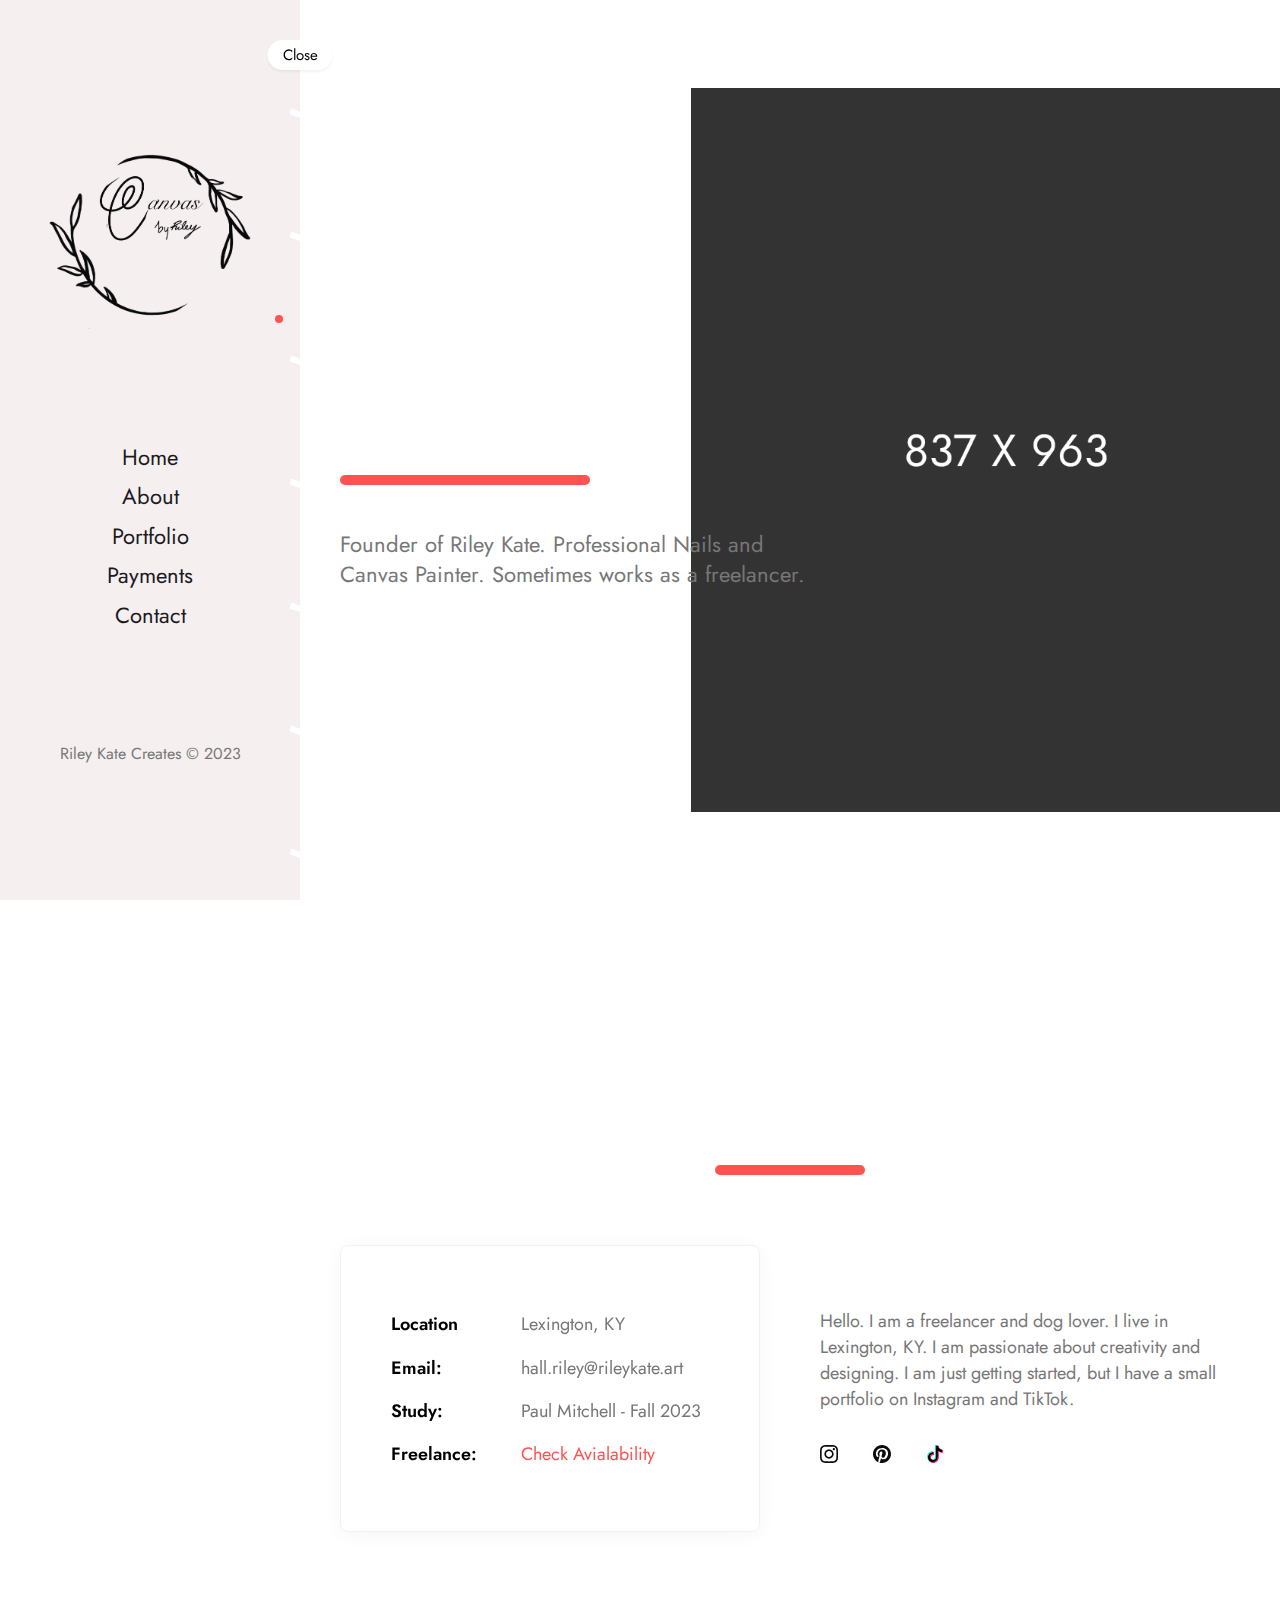
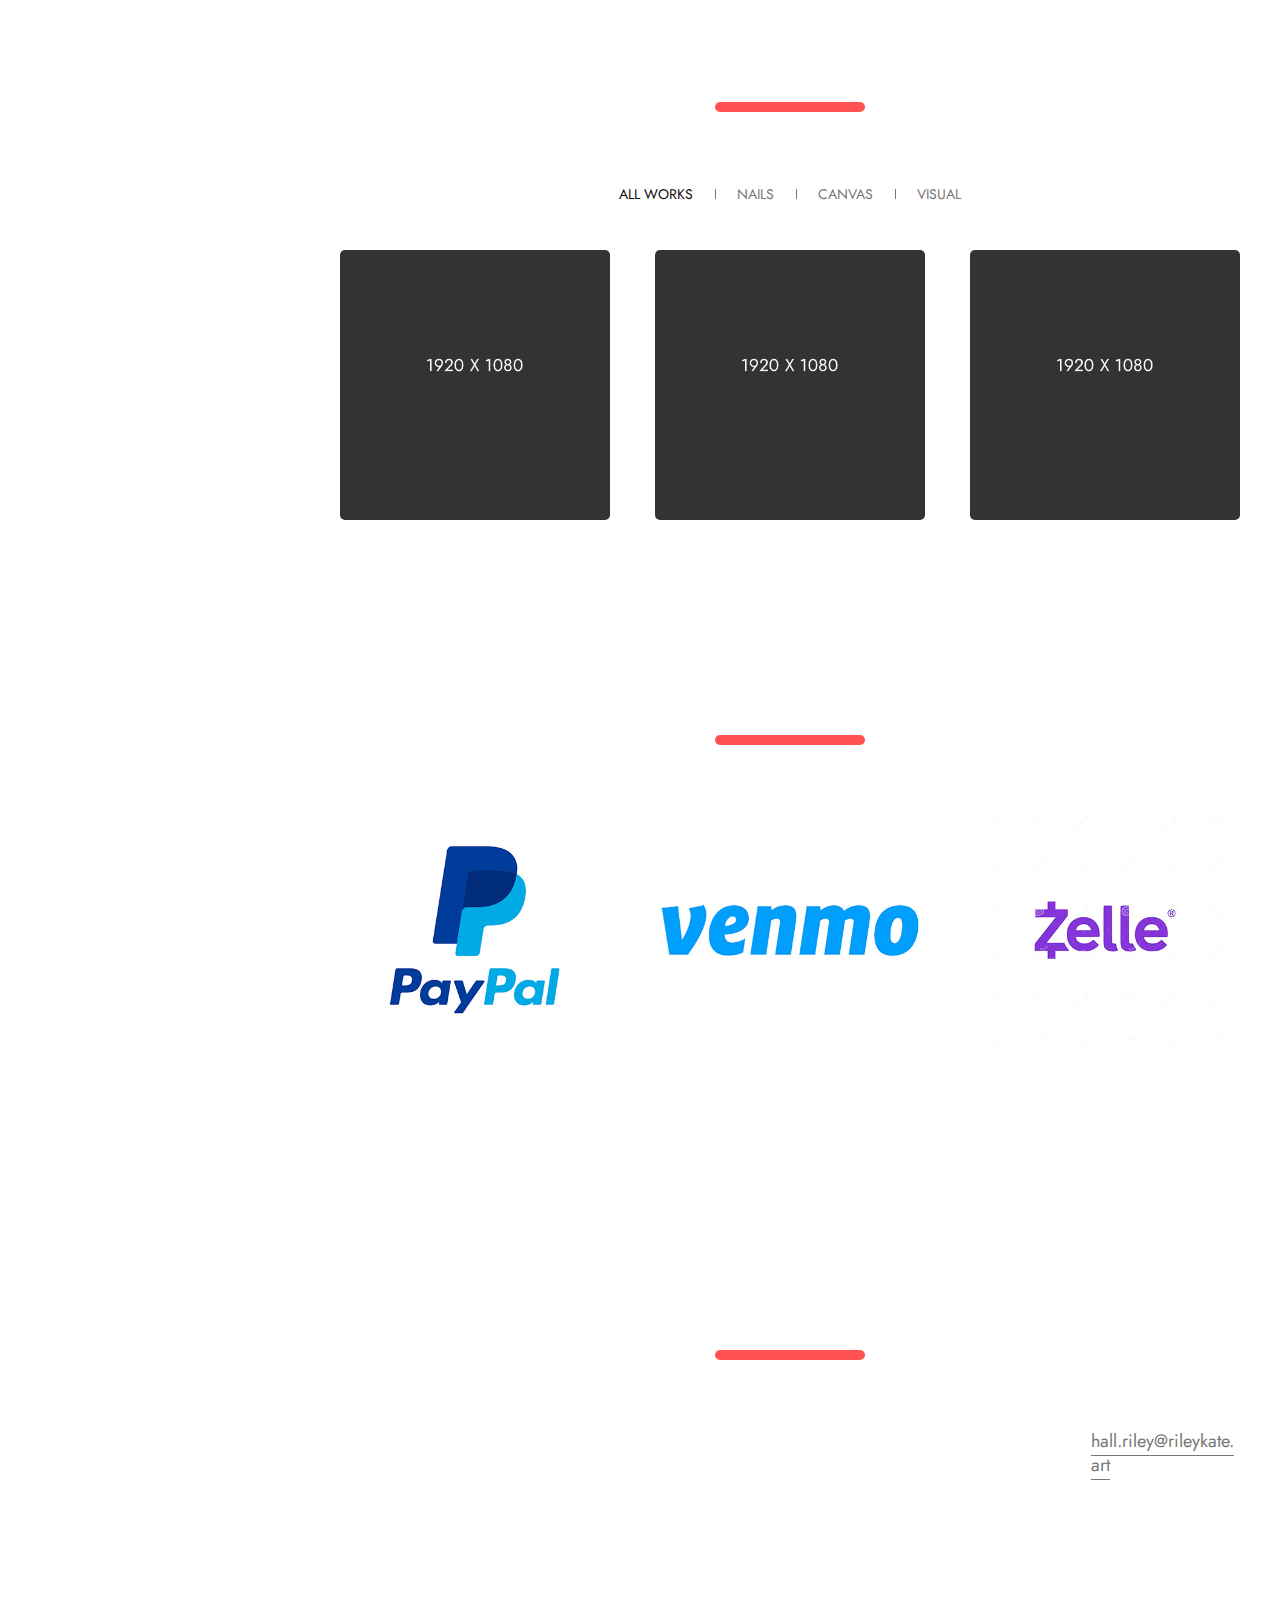
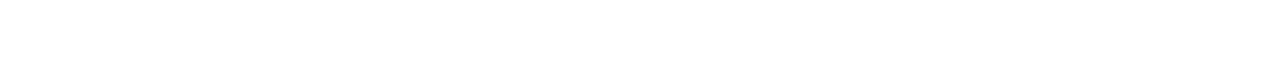
==== commit c2afd7dd: "adding payment links" ====
--- a/index.html
+++ b/index.html
@@ -645,7 +645,7 @@
 									<li class="list_item">
 										<div class="item">
 											<a href="https://account.venmo.com/u/canvasbyriley" target="_blank">
-												<div class="gallery_img" data-image="img/paypal-payments.jpg"></div>
+												<div class="gallery_img" data-image="img/venmo-payments.jpg"></div>
 												<img src="img/venmo-payments.jpg" alt="" />
 												<div class="gallery_text">
 													<span class="gallery_title">Payment</span>
@@ -656,7 +656,7 @@
 									</li>
 									<li class="list_item">
 										<div class="item">
-											<div class="gallery_img" data-image="img/paypal-payments.jpg"></div>
+											<div class="gallery_img" data-image="img/zelle-payments.jpg"></div>
 											<img src="img/zelle-payments.jpg" alt="" />
 											<div class="gallery_text">
 												<span class="gallery_title">Payment</span>
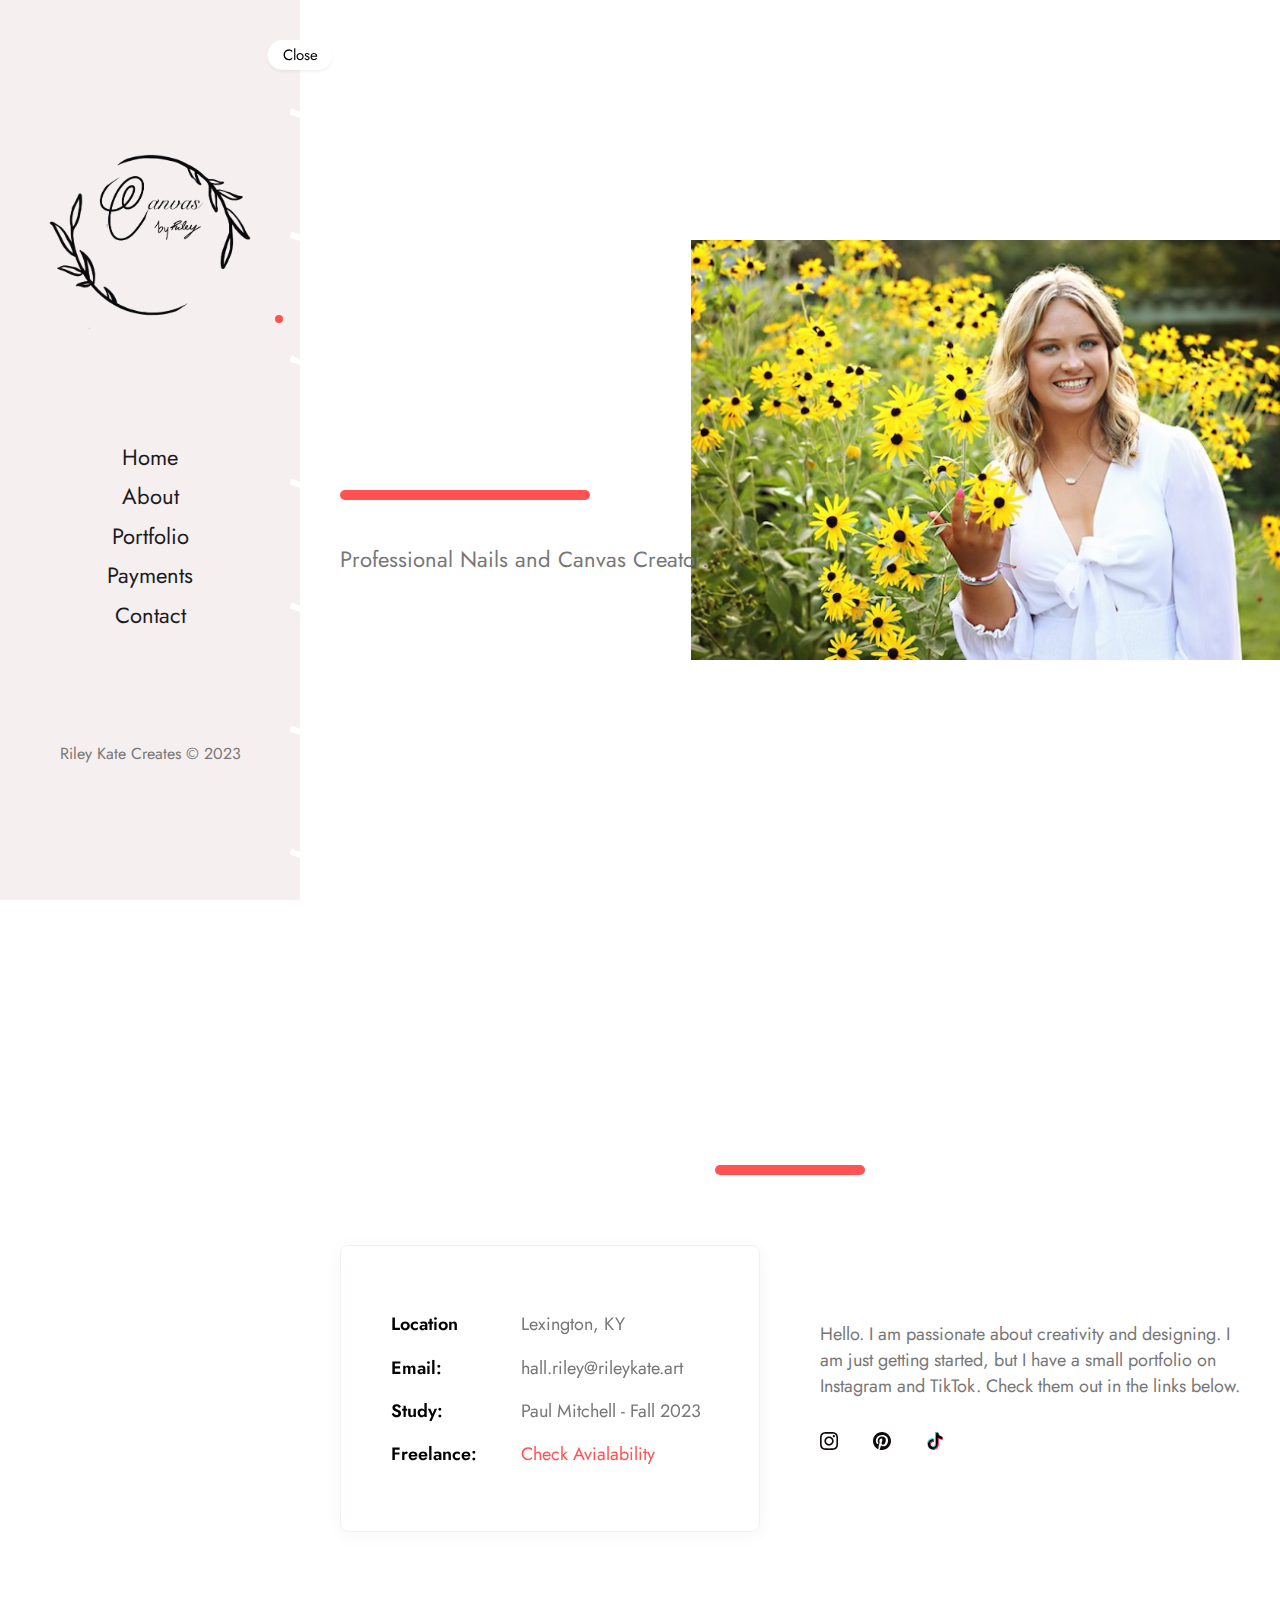
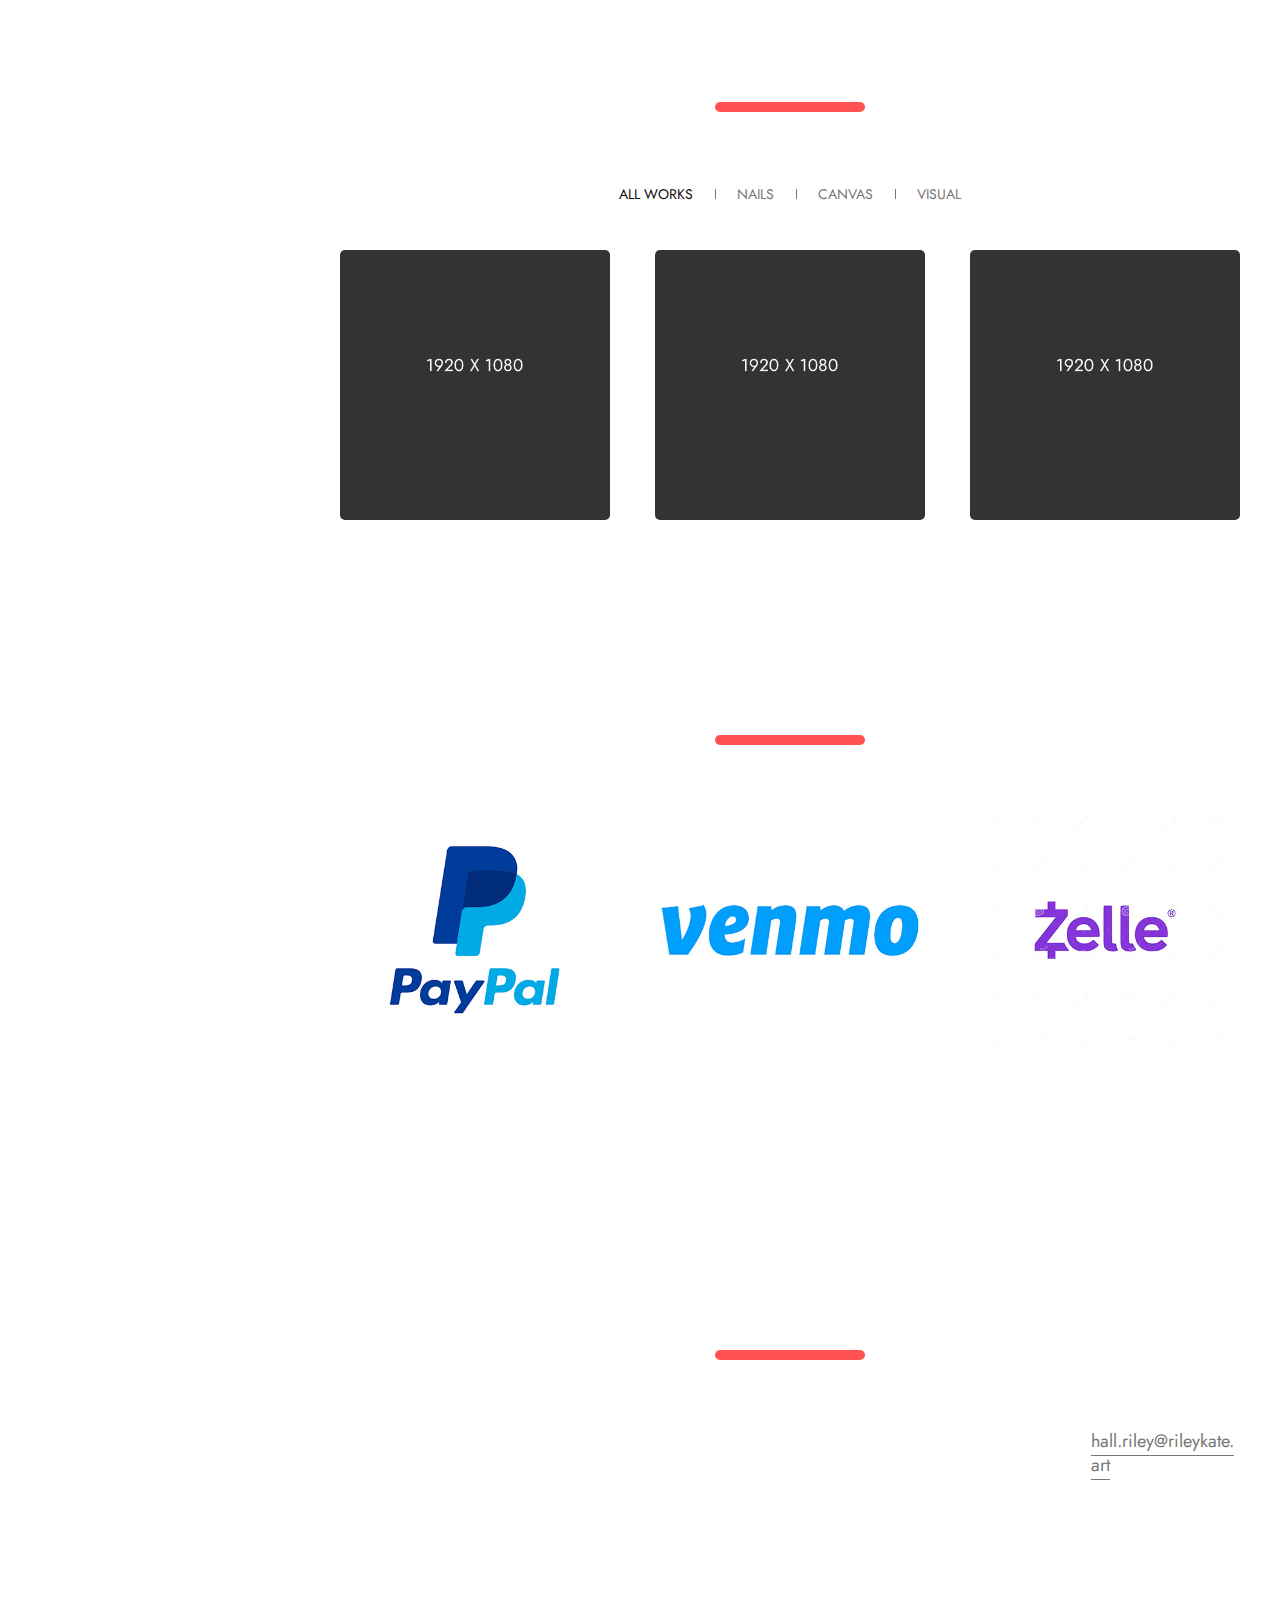
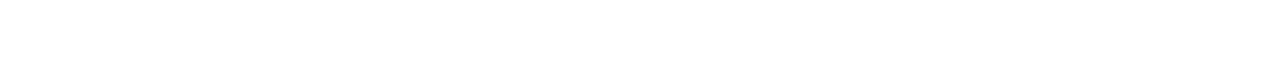
==== commit 115f172d: "added splash image" ====
--- a/index.html
+++ b/index.html
@@ -207,7 +207,7 @@
 								<span></span>
 							</div>
 							<div class="subtitle">
-								<p>Founder of <a href="/about.html" target="_blank">Riley Kate</a>. Professional Nails and Canvas Painter. Sometimes works as a freelancer.</p>
+								<p>Professional Nails and Canvas Creator.</p>
 							</div>
 						</div>
 						<!-- /Home: left part -->
@@ -215,7 +215,7 @@
 
 						<!-- Home: Right Part -->
 						<div class="home_right">
-							<img src="img/home.png" alt="" />
+							<img src="img/splash-flowers.jpeg" alt="" />
 						</div>
 						<!-- /Home: Right Part -->
 					</div>
@@ -284,7 +284,7 @@
 							<!-- About: Right Part -->
 							<div class="about_right">
 								<div class="about_me">
-									<p>Hello. I am a freelancer and dog lover. I live in Lexington, KY. I am passionate about creativity and designing.  I am just getting started, but I have a small portfolio on Instagram and TikTok.</p>
+									<p>Hello. I am passionate about creativity and designing.  I am just getting started, but I have a small portfolio on Instagram and TikTok. Check them out in the links below.</p>
 				
 								</div>
 								<div class="learn_more">
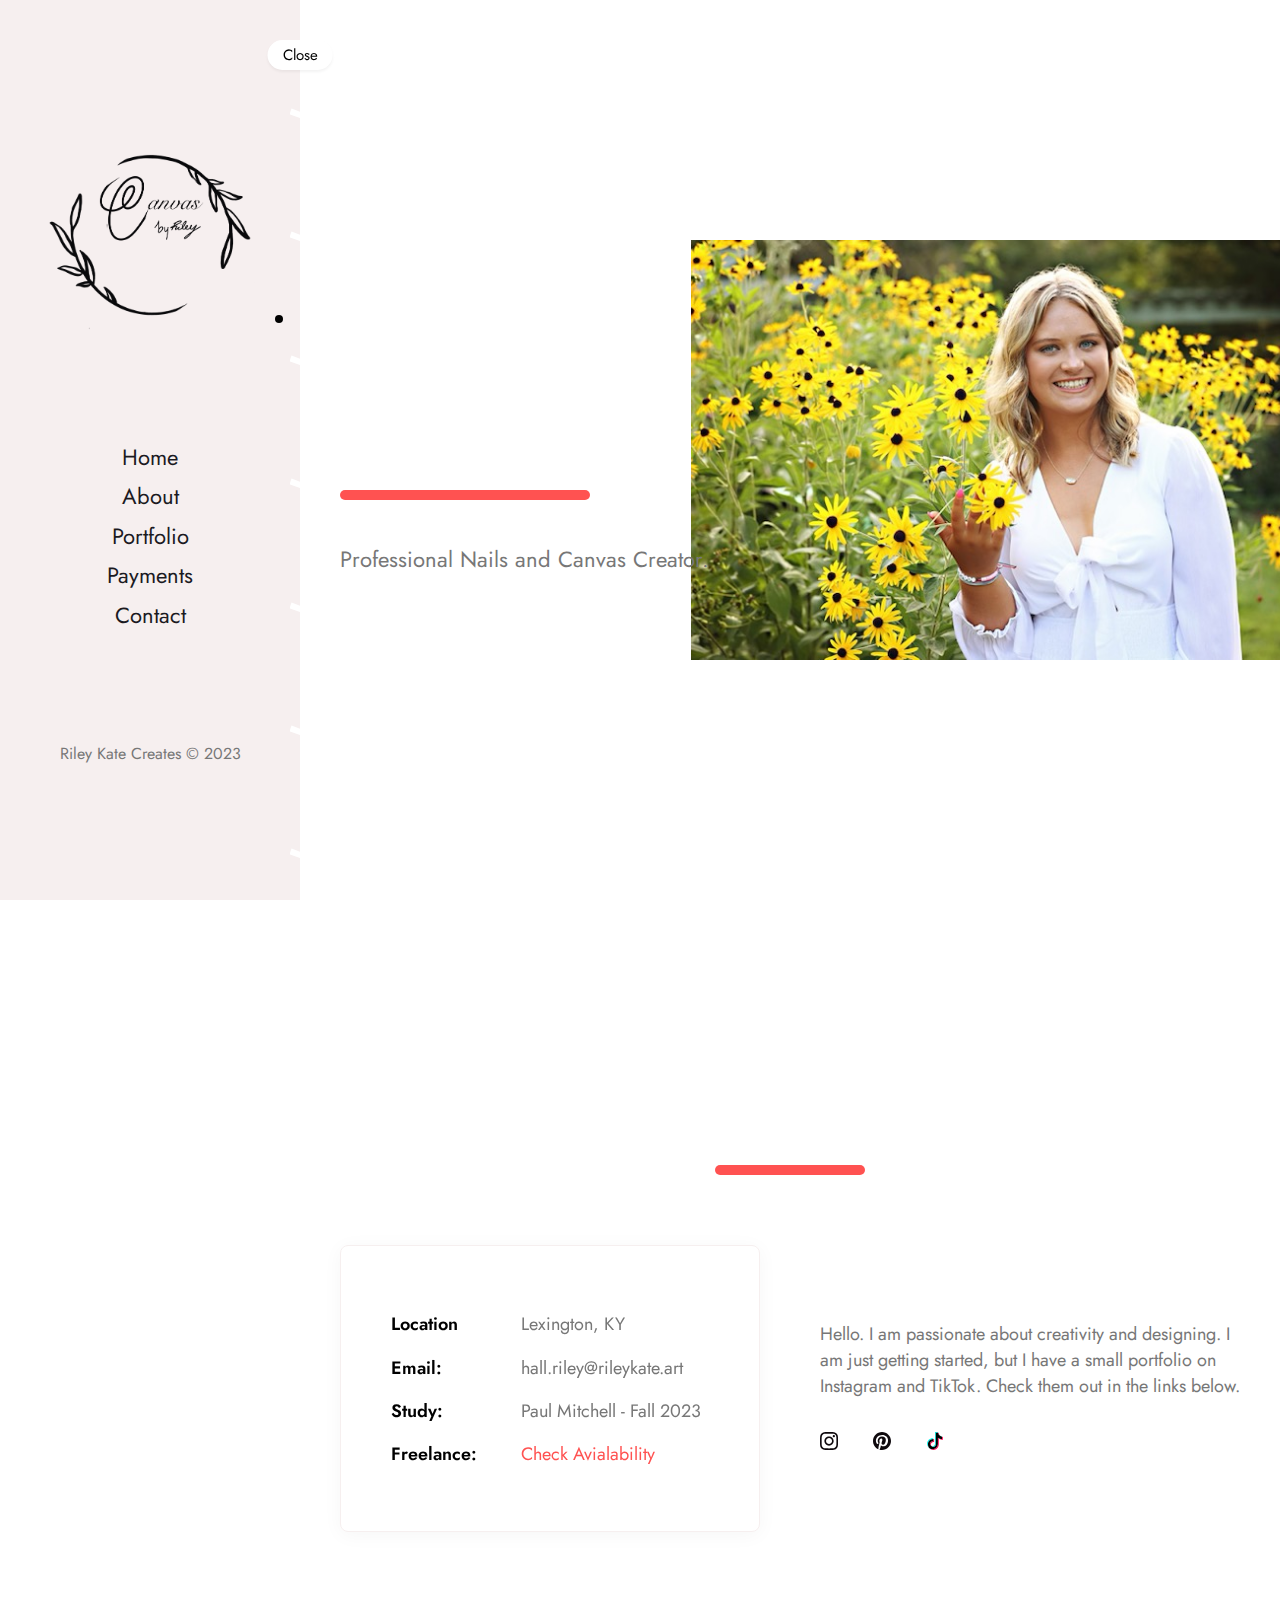
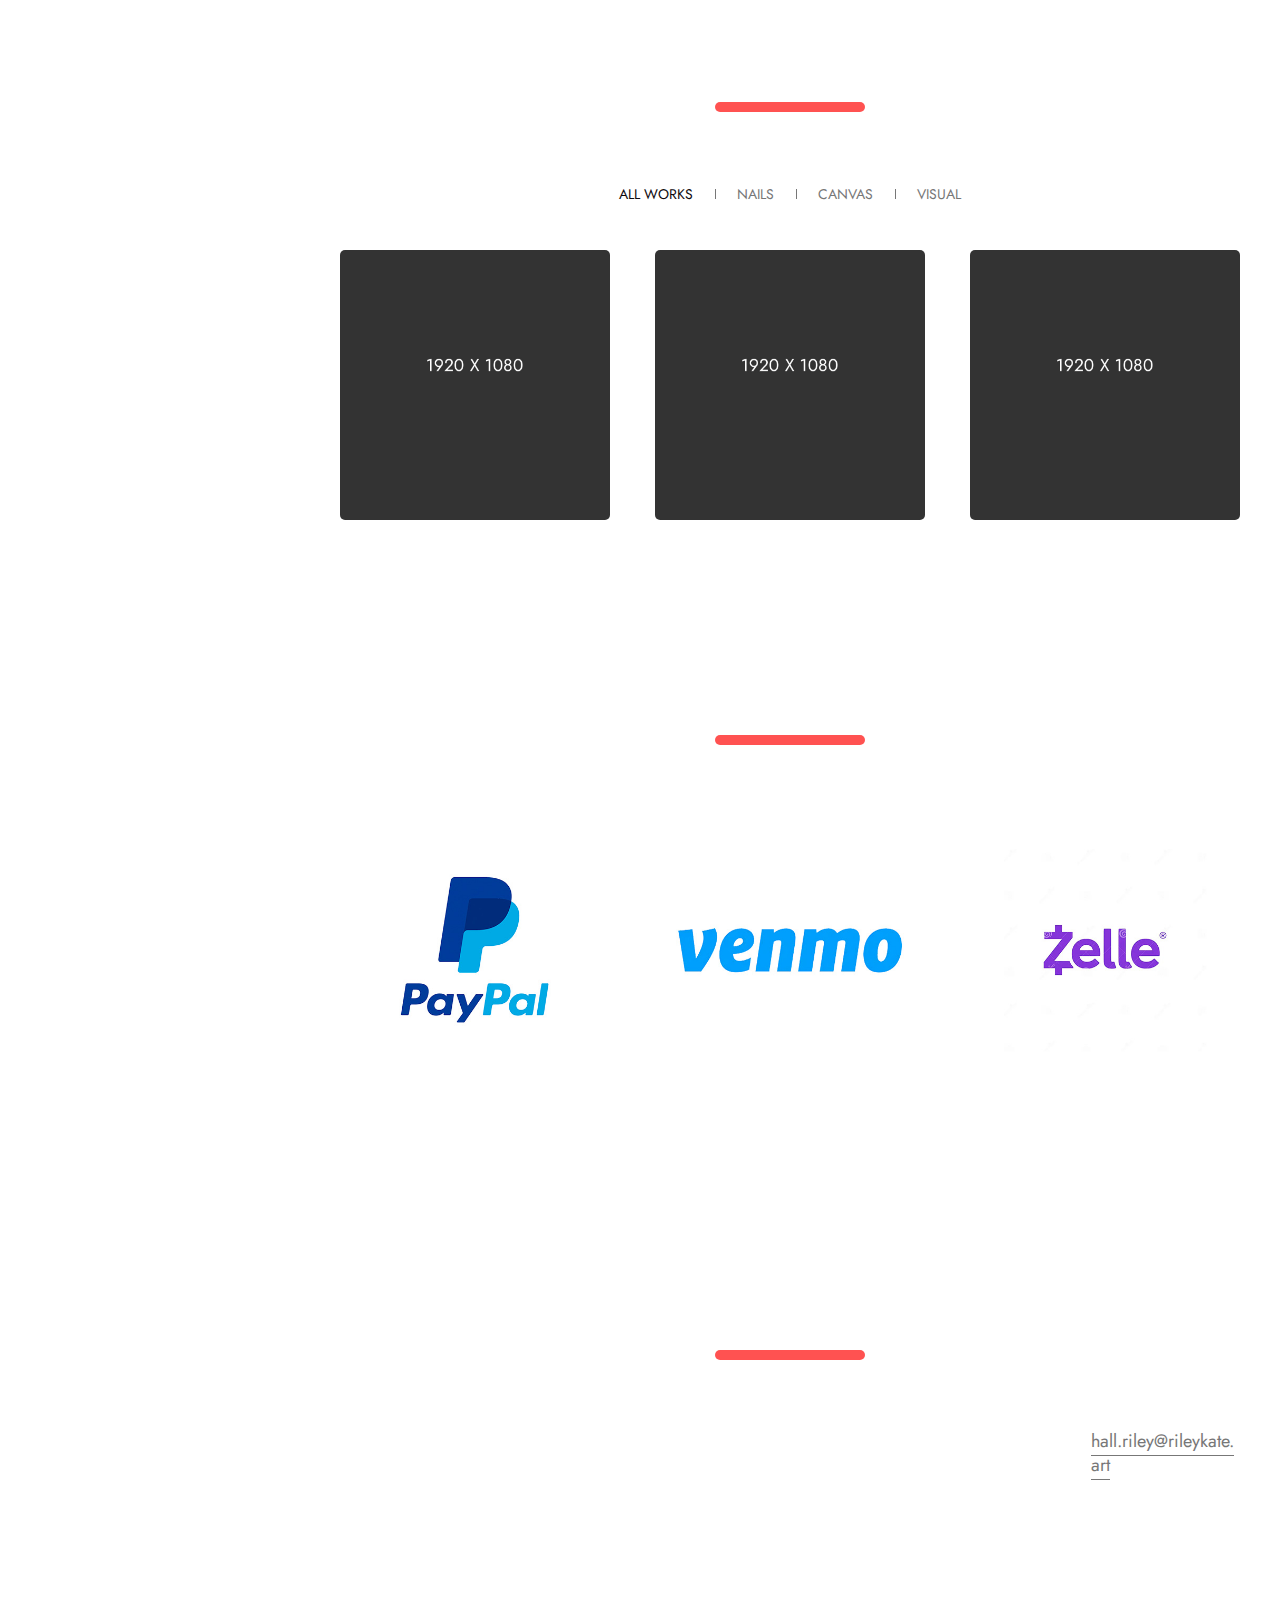
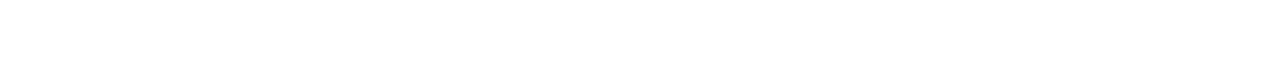
==== commit 39343050: "fixing images and links for payment" ====
--- a/index.html
+++ b/index.html
@@ -633,35 +633,24 @@
 									<li class="list_item">
 										<div class="item">
 											<a href="https://www.paypal.com/paypalme/rkhall2020" target="_blank">
-												<div class="gallery_img" data-image="img/paypal-payments.jpg"></div>
-												<img src="img/paypal-payments.jpg" alt="" />
-												<div class="gallery_text">
-													<span class="gallery_title">Payment</span>
-													<span class="fn__title">PayPal</span>
-												</div>
+												
+												<img src="img/paypal-payments.jpg" alt="PayPal Link" class="img-fluid" />
+												
 											</a>
 										</div>
 									</li>
 									<li class="list_item">
 										<div class="item">
 											<a href="https://account.venmo.com/u/canvasbyriley" target="_blank">
-												<div class="gallery_img" data-image="img/venmo-payments.jpg"></div>
-												<img src="img/venmo-payments.jpg" alt="" />
-												<div class="gallery_text">
-													<span class="gallery_title">Payment</span>
-													<span class="fn__title">Venmo</span>
-												</div>
+												<img src="img/venmo-payments.jpg" alt="Venmo Link" class="img-fluid" />
 											</a>
 										</div>
 									</li>
 									<li class="list_item">
 										<div class="item">
-											<div class="gallery_img" data-image="img/zelle-payments.jpg"></div>
-											<img src="img/zelle-payments.jpg" alt="" />
-											<div class="gallery_text">
-												<span class="gallery_title">Payment</span>
-												<span class="fn__title">Zelle (coming soon)</span>
-											</div>
+											
+											<img src="img/zelle-payments.jpg" alt="Zelle Link" class="img-fluid"/>
+											
 										</div>
 									</li>
 								</ul>
--- a/css/style.css
+++ b/css/style.css
@@ -363,7 +363,7 @@
 .persono_fn_sidebar .logo span{
 	width: 8px;
 	height: 8px;
-	background-color: #ff5251;
+	background-color: #000000;
 	display: block;
 	text-decoration: none;
 	border-radius: 100%;
@@ -2098,11 +2098,11 @@
 .section_payments .item:hover .gallery_img{
 	top: 0;
 }
+
 .section_payments .payment_list img{
 	min-width: 100%;
 	position: relative;
 	z-index: 10;
-	opacity: 0;
 	display: block;
 	overflow: hidden;
 }
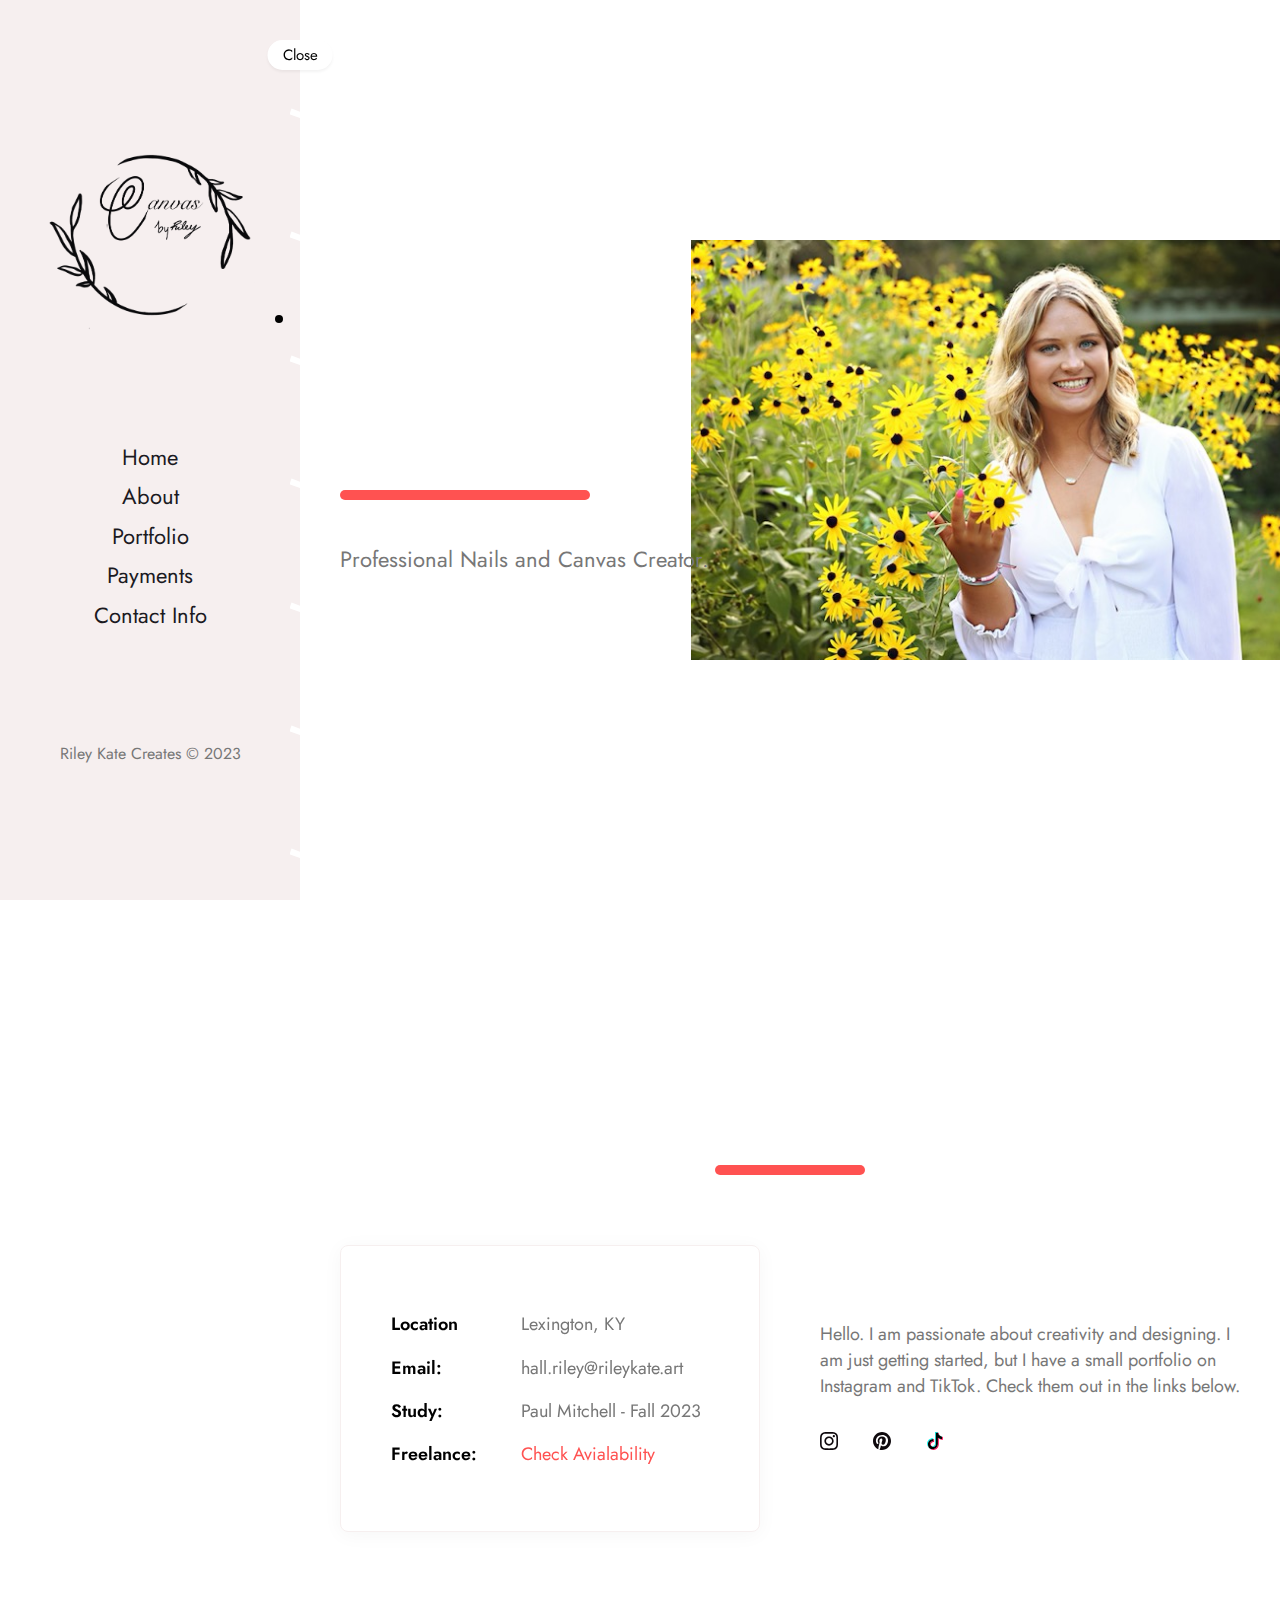
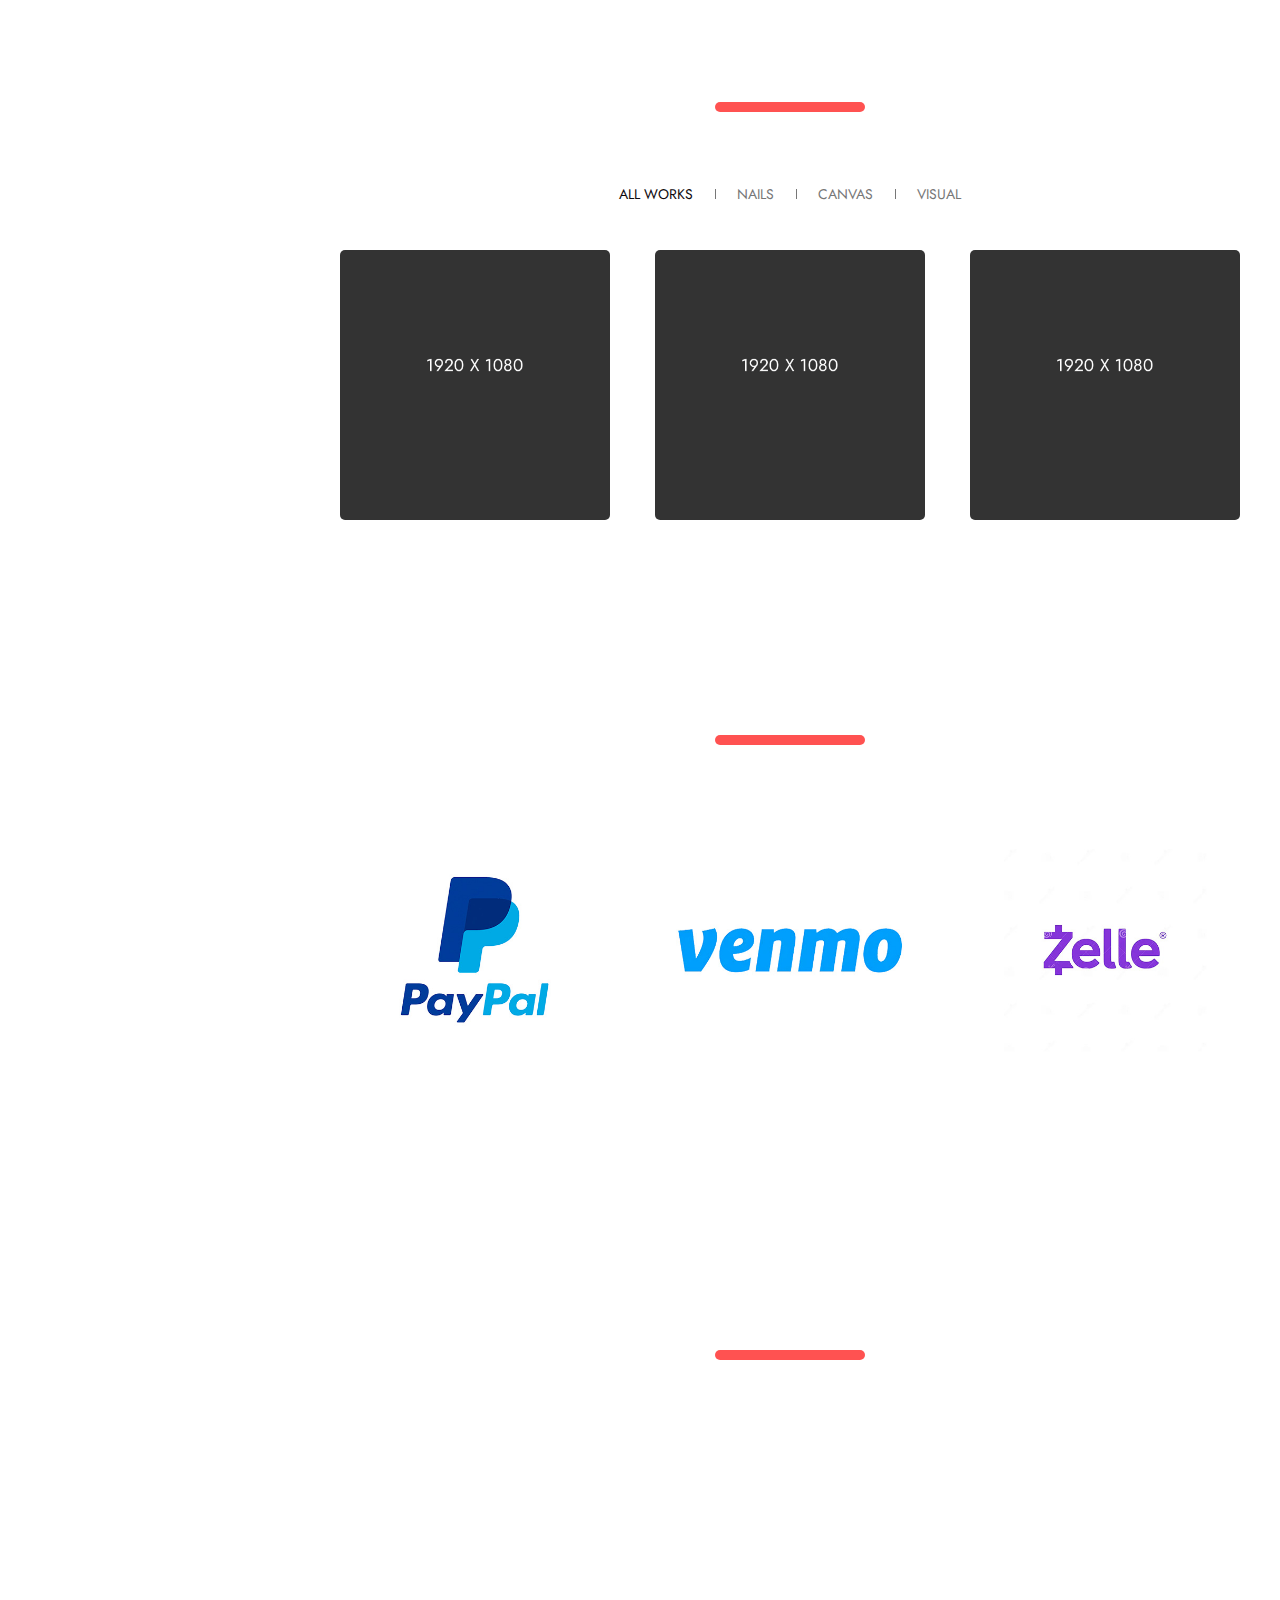
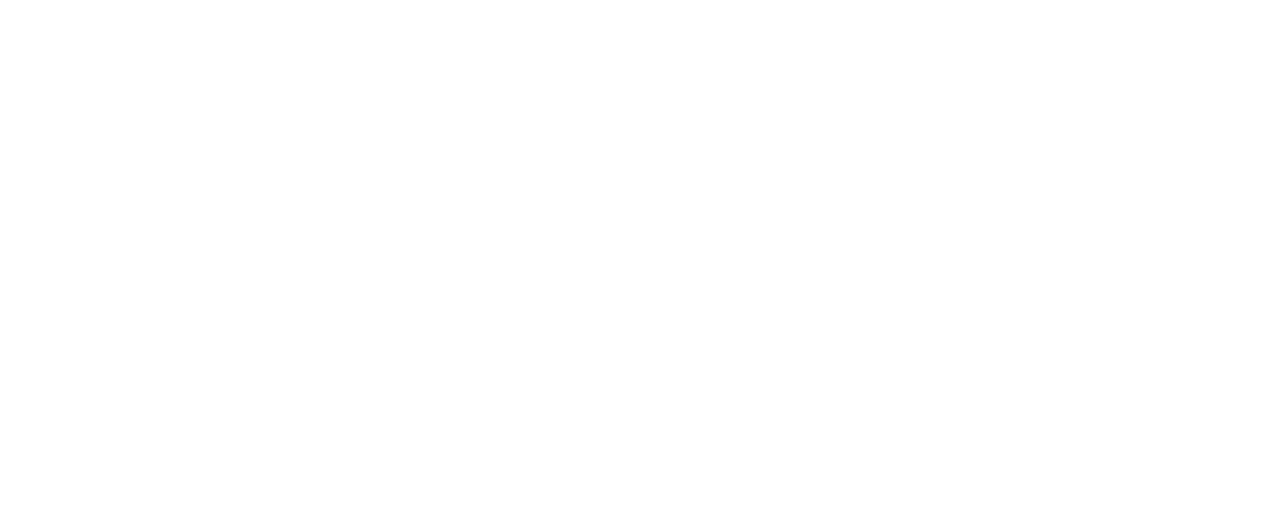
==== commit fc770468: "adding typeform" ====
--- a/index.html
+++ b/index.html
@@ -172,7 +172,7 @@
 					<li><a href="#about">About</a></li>
 					<li><a href="#portfolio">Portfolio</a></li>
 					<li><a href="#payments">Payments</a></li>
-					<li><a href="#contact">Contact</a></li>
+					<li><a href="#contact">Contact Info</a></li>
 				</ul>
 			</div>
 			<div class="copyright">
@@ -676,13 +676,9 @@
 						</div>
 						<div class="contact_footer">
 							<div class="contact_footer_form">
-								
-							</div>
-							<div class="contact_footer_address">
-								<div class="address_footer">
-									<a href="mailto:hall.riley@rileykate.art">hall.riley@rileykate.art</a>
-								</div>
-							</div>
+								<div data-tf-widget="iafBvXql" data-tf-opacity="100" data-tf-iframe-props="title=Riley Kate" data-tf-transitive-search-params data-tf-medium="snippet" style="width:100%;height:500px;"></div><script src="//embed.typeform.com/next/embed.js"></script>
+							</div>
+							
 						</div>
 					</div>
 
--- a/css/style.css
+++ b/css/style.css
@@ -1839,6 +1839,7 @@
 	display: -o-flex;
 	display: flex;
 	width: 100%;
+    justify-content: center;
 }
 .section_contact .contact_footer_form{
 	width: 85%;
